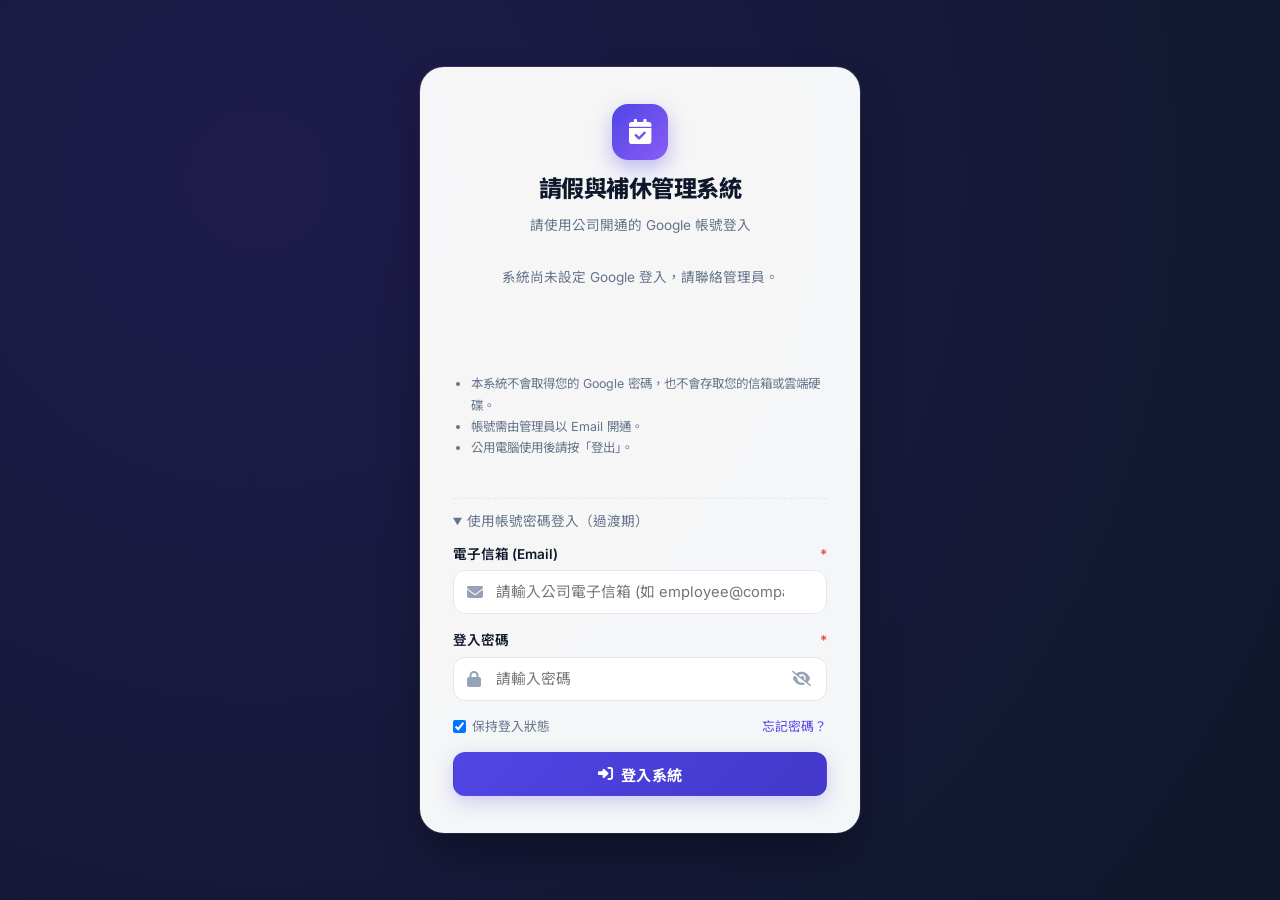
==== index.html @ 3998c584 "fix: bump asset version tags so browsers stop mixing cached old scripts with the new page Co-Authore" ====
<!DOCTYPE html>
<html lang="zh-TW">
<head>
  <meta charset="UTF-8">
  <meta name="viewport" content="width=device-width, initial-scale=1.0">
  <title>智慧請假與補休管理系統 | Leave Management System</title>
  
  <!-- Google Fonts: Inter & Noto Sans TC -->
  <link rel="preconnect" href="https://fonts.googleapis.com">
  <link rel="preconnect" href="https://fonts.gstatic.com" crossorigin>
  <link href="https://fonts.googleapis.com/css2?family=Inter:wght@400;500;600;700;800&family=JetBrains+Mono:wght@500;700&family=Noto+Sans+TC:wght@400;500;600;700;900&display=swap" rel="stylesheet">
  
  <!-- FontAwesome Icons -->
  <link rel="stylesheet" href="https://cdnjs.cloudflare.com/ajax/libs/font-awesome/6.4.0/css/all.min.css">
  
  <!-- 核心樣式 -->
  <link rel="stylesheet" href="css/style.css?v=20261119_10">
  <script src="https://accounts.google.com/gsi/client" async defer></script>
</head>
<body>
  <!-- ==================== 全域資料讀取與身分驗證載入畫面 (Global Loading Screen) ==================== -->
  <div class="global-loading-overlay" id="globalLoadingScreen">
    <div class="loading-content">
      <div class="loading-spinner-ring">
        <div class="spinner-core"></div>
        <i class="fa-solid fa-calendar-check spinner-icon"></i>
      </div>
      <div class="loading-text-wrap">
        <h4 id="loadingMainText">系統資料讀取中...</h4>
        <p id="loadingSubText">正在驗證身分並同步差勤資料庫，請稍候</p>
      </div>
    </div>
  </div>

  <!-- ==================== 登入畫面 (Auth & Login Overlay) ==================== -->
  <div class="login-overlay hidden" id="loginScreen">
    <div class="login-card">
      <div class="login-header">
        <div class="login-logo">
          <i class="fa-solid fa-calendar-check"></i>
        </div>
        <h2>請假與補休管理系統</h2>
        <p>請使用公司開通的 Google 帳號登入</p>
      </div>

      <!-- 登入錯誤警示條 -->
      <div class="login-error-banner" id="loginErrorBanner">
        <i class="fa-solid fa-circle-exclamation"></i>
        <span id="loginErrorMsg"></span>
      </div>

      <!-- Google 帳號登入 (電腦顯示 Google 按鈕；手機改用整頁登入) -->
      <div class="google-login-area" id="googleLoginArea">
        <p class="google-login-loading"><i class="fa-solid fa-spinner fa-spin"></i> 載入 Google 登入中...</p>
      </div>

      <ul class="login-notes">
        <li>本系統不會取得您的 Google 密碼，也不會存取您的信箱或雲端硬碟。</li>
        <li>帳號需由管理員以 Email 開通。</li>
        <li>公用電腦使用後請按「登出」。</li>
      </ul>

      <!-- 過渡期：帳號密碼登入 (超級使用者可在「帳號權限」頁關閉) -->
      <details class="password-login-section" id="passwordLoginSection" hidden>
        <summary>使用帳號密碼登入（過渡期）</summary>
      <!-- 登入表單 -->
        <form class="login-form" id="loginForm" onsubmit="App.handleLogin(event)">
          <div class="form-group">
            <label class="form-label">電子信箱 (Email) <span class="req-star">*</span></label>
            <div class="input-icon-wrap">
              <i class="fa-solid fa-envelope prefix-icon"></i>
              <input type="email" class="form-control" id="loginEmail" placeholder="請輸入公司電子信箱 (如 employee@company.com)" required>
            </div>
          </div>
  
          <div class="form-group">
            <label class="form-label">登入密碼 <span class="req-star">*</span></label>
            <div class="input-icon-wrap">
              <i class="fa-solid fa-lock prefix-icon"></i>
              <input type="password" class="form-control" id="loginPassword" placeholder="請輸入密碼" required>
              <button type="button" class="toggle-password-btn" onclick="App.togglePasswordVisibility('loginPassword', this)">
                <i class="fa-solid fa-eye-slash"></i>
              </button>
            </div>
          </div>
  
          <div style="display: flex; justify-content: space-between; align-items: center; font-size: 0.8rem; color: var(--text-muted);">
            <label style="display: flex; align-items: center; gap: 6px; cursor: pointer;">
              <input type="checkbox" id="rememberMeCheckbox" checked> 保持登入狀態
            </label>
            <span style="color: var(--primary); cursor: pointer;" onclick="App.showToast('若忘記密碼，請洽詢人事管理員 (HR) 進行重設。', 'info')">忘記密碼？</span>
          </div>
  
          <button type="submit" class="btn btn-primary btn-login" id="btnLoginSubmit">
            <i class="fa-solid fa-right-to-bracket"></i> 登入系統
          </button>
        </form>
      </details>
    </div>
  </div>

  <div class="app-container" id="appContainer">
    
    <!-- ==================== 側邊導航欄 (Desktop Sidebar) ==================== -->
    <aside class="app-sidebar" id="appSidebar">
      <div class="sidebar-header">
        <div class="brand-logo">
          <i class="fa-solid fa-calendar-check"></i>
        </div>
        <div class="brand-title">
          <h1>請假管理系統</h1>
          <span>Smart Leave & Comp</span>
        </div>
      </div>

      <nav class="sidebar-nav">
        <div class="nav-section-title">個人差勤</div>
        <a class="nav-item" data-view="punch">
          <i class="fa-solid fa-fingerprint"></i>
          <span>打卡</span>
        </a>
        <a class="nav-item" data-view="my-attendance">
          <i class="fa-solid fa-calendar-check"></i>
          <span>我的出勤</span>
        </a>
        <a class="nav-item active" data-view="dashboard">
          <i class="fa-solid fa-house-chimney"></i>
          <span>差勤儀表板</span>
        </a>
        <a class="nav-item" data-view="apply-leave">
          <i class="fa-solid fa-file-circle-plus"></i>
          <span>請假申請單</span>
        </a>
        <a class="nav-item" data-view="overtime">
          <i class="fa-solid fa-business-time"></i>
          <span>加班與補休</span>
        </a>
        <a class="nav-item" data-view="history">
          <i class="fa-solid fa-clock-rotate-left"></i>
          <span>歷史紀錄與匯出</span>
        </a>
        <a class="nav-item" data-view="calendar">
          <i class="fa-solid fa-calendar-days"></i>
          <span>差勤行事曆</span>
        </a>

        <div class="nav-section-title">管理與審核</div>
        <a class="nav-item" data-view="work-locations" id="navWorkLocations" style="display: none;">
          <i class="fa-solid fa-map-location-dot"></i>
          <span>打卡地點</span>
        </a>
        <a class="nav-item" data-view="approvals" id="navApprovals">
          <i class="fa-solid fa-signature"></i>
          <span>審核簽核中心</span>
          <span class="nav-badge" id="pendingApprovalBadge" style="display: none;">0</span>
        </a>
        <a class="nav-item" data-view="hr-management" id="navHrManagement" style="display: none;">
          <i class="fa-solid fa-users-gear"></i>
          <span>人事差勤維護</span>
        </a>
        <a class="nav-item" data-view="accounts" id="navAccounts" style="display: none;">
          <i class="fa-solid fa-user-shield"></i>
          <span>帳號權限</span>
        </a>
        <a class="nav-item" data-view="system-settings" id="navSystemSettings" style="display: none;">
          <i class="fa-solid fa-server"></i>
          <span>資料庫串接設定</span>
        </a>
      </nav>

      <div class="sidebar-footer">
        <div class="gas-status-box">
          <div>
            <span class="status-dot" id="sheetStatusDot"></span>
            <span id="sheetStatusText" style="font-weight: 600;">資料庫連線中...</span>
          </div>
          <button class="btn btn-sm btn-secondary" id="sidebarSettingsBtn" onclick="App.navigate('system-settings')" title="資料庫串接設定" style="display: none;">
            <i class="fa-solid fa-gear"></i> 設定
          </button>
        </div>
      </div>
    </aside>

    <!-- ==================== 主要工作區 (Main Area) ==================== -->
    <main class="app-main">
      
      <!-- 頂部 Header -->
      <header class="app-header">
        <div class="header-left">
          <button class="mobile-menu-btn" id="mobileMenuBtn">
            <i class="fa-solid fa-bars"></i>
          </button>
          <div class="header-page-title">
            <h2 id="pageTitle">差勤儀表板</h2>
            <p id="pageSubtitle">標準工時 08:30 - 18:00 (午休 12:00 - 13:30 扣 1.5h)</p>
          </div>
        </div>

        <div class="header-right">
          <!-- 使用者資料徽章與修改密碼 / 登出按鈕 -->
          <div class="user-profile-badge">
            <div class="user-avatar" id="userAvatar">--</div>
            <div class="user-meta">
              <span class="user-name" id="userName">載入中...</span>
              <span class="user-role-tag" id="userRoleTag">驗證中...</span>
            </div>
          </div>

          <button class="btn btn-sm btn-secondary" onclick="App.openChangePasswordModal()" title="修改個人登入密碼">
            <i class="fa-solid fa-key"></i>
            <span>修改密碼</span>
          </button>

          <button class="btn btn-sm btn-secondary" onclick="App.handleLogout()" title="登出系統" style="color: var(--danger);">
            <i class="fa-solid fa-right-from-bracket"></i>
            <span>登出</span>
          </button>
        </div>
      </header>

      <!-- 視圖區域 (Views Container) -->
      <div class="view-container">

        <!-- ==================== 1. 儀表板視圖 (Dashboard) ==================== -->
        <section class="view-section active" id="view-dashboard">
          <!-- 超級使用者：帳號權限捷徑 -->
          <div class="super-admin-card" id="superAdminShortcut" style="display: none;">
            <div class="super-admin-card-text">
              <i class="fa-solid fa-user-shield"></i>
              <div>
                <strong>帳號權限管理</strong>
                <span id="superAdminShortcutSummary">--</span>
              </div>
            </div>
            <button type="button" class="btn btn-sm btn-primary" onclick="App.navigate('accounts')">
              <i class="fa-solid fa-user-plus"></i> 以 Email 開通權限
            </button>
          </div>
          <div class="dashboard-hero">
            <div class="hero-welcome">
              <h3>早安，<span id="heroUserName">--</span> 👋</h3>
              <p>今日為工作日，目前年度額度狀態與近期差勤紀錄如下：</p>
            </div>
            <div class="quick-action-group">
              <button class="btn btn-primary" onclick="App.navigate('apply-leave')">
                <i class="fa-solid fa-plus"></i> 線上請假
              </button>
              <button class="btn btn-secondary" onclick="App.navigate('overtime')">
                <i class="fa-solid fa-clock"></i> 申報加班
              </button>
            </div>
          </div>

          <!-- 主管待審核提示條 -->
          <div id="managerAlertBanner" style="display: none; margin-bottom: 20px; background: #fffbeb; border: 1px solid #fde68a; border-radius: var(--radius-md); padding: 14px 20px; align-items: center; justify-content: space-between;">
            <div style="display: flex; align-items: center; gap: 12px;">
              <i class="fa-solid fa-bell" style="color: #d97706; font-size: 1.2rem;"></i>
              <div>
                <strong style="color: #92400e; font-size: 0.92rem;">您有待簽核的請假或加班申請單！</strong>
                <p style="font-size: 0.8rem; color: #b45309;">請盡速前往審核中心進行簽核。</p>
              </div>
            </div>
            <button class="btn btn-sm btn-primary" onclick="App.navigate('approvals')">
              前往審核中心 (<span id="bannerPendingCount">0</span>)
            </button>
          </div>

          <!-- 勞基法特休資格與到職日提示條 -->
          <div id="statutoryAnnualBanner" style="margin-bottom: 20px; background: linear-gradient(135deg, #eff6ff, #f0fdf4); border: 1px solid #bfdbfe; border-radius: var(--radius-md); padding: 14px 20px; display: flex; align-items: center; justify-content: space-between; flex-wrap: wrap; gap: 12px;">
            <div style="display: flex; align-items: center; gap: 12px;">
              <div style="width: 36px; height: 36px; border-radius: 50%; background: #2563eb; color: white; display: flex; align-items: center; justify-content: center; font-size: 1rem;">
                <i class="fa-solid fa-scale-balanced"></i>
              </div>
              <div>
                <div style="display: flex; align-items: center; gap: 8px;">
                  <strong style="color: #1e3a8a; font-size: 0.95rem;">勞動基準法第38條特別休假法定計算標準</strong>
                  <span class="badge" style="background: #dbeafe; color: #1e40af; font-size: 0.75rem;" id="seniorityBadge">年資計算中</span>
                </div>
                <p style="font-size: 0.82rem; color: #1d4ed8; margin-top: 2px;" id="statutoryDescText">
                  依到職日自動計算年資與法定特休額度，並即時同步至 Google Sheet 的 leave_balances 表。
                </p>
              </div>
            </div>
            <div style="display: flex; align-items: center; gap: 12px; font-size: 0.85rem;">
              <div style="background: white; border: 1px solid #dbeafe; border-radius: var(--radius-sm); padding: 6px 12px; box-shadow: 0 1px 2px rgba(0,0,0,0.03);">
                <span style="color: var(--text-muted);"><i class="fa-solid fa-calendar-day"></i> 到職日：</span>
                <strong style="color: var(--text-main);" id="dashboardHireDate">--</strong>
              </div>
              <div style="background: white; border: 1px solid #bbf7d0; border-radius: var(--radius-sm); padding: 6px 12px; box-shadow: 0 1px 2px rgba(0,0,0,0.03);">
                <span style="color: var(--text-muted);"><i class="fa-solid fa-gift"></i> 法定特休：</span>
                <strong style="color: #15803d;" id="dashboardStatutoryDays">--</strong>
              </div>
            </div>
          </div>

          <!-- 額度卡片網格 (Balance Cards Grid) -->
          <div class="balance-grid" id="balanceCardsGrid">
            <div style="grid-column: 1/-1; text-align: center; padding: 36px; color: var(--text-muted);">
              <i class="fa-solid fa-spinner fa-spin" style="margin-right: 8px;"></i> 假別額度讀取中...
            </div>
          </div>

          <!-- 儀表板下半部 -->
          <div class="dashboard-content-grid">
            <!-- 左側：我的近期請假單 -->
            <div class="content-panel">
              <div class="panel-header">
                <div class="panel-title">
                  <i class="fa-solid fa-clock-rotate-left" style="color: var(--primary);"></i>
                  我的差勤申請紀錄
                </div>
                <div style="display: flex; gap: 8px;">
                  <button class="btn btn-sm btn-secondary" onclick="App.navigate('history')" title="前往個人差勤歷史紀錄多條件查詢與匯出">
                    <i class="fa-solid fa-file-excel" style="color: #0f9d58;"></i> 歷史紀錄與匯出
                  </button>
                  <button class="btn btn-sm btn-primary" onclick="App.navigate('apply-leave')">
                    <i class="fa-solid fa-plus"></i> 新增申請
                  </button>
                </div>
              </div>
              <div class="table-responsive">
                <table class="custom-table">
                  <thead>
                    <tr>
                      <th>單號</th>
                      <th>假別</th>
                      <th>請假時間區間</th>
                      <th>時數</th>
                      <th>狀態</th>
                      <th>操作</th>
                    </tr>
                  </thead>
                  <tbody id="myRequestsTableBody">
                    <!-- 動態渲染 -->
                  </tbody>
                </table>
              </div>
            </div>

            <!-- 右側：補休存摺與行事曆速覽 -->
            <div style="display: flex; flex-direction: column; gap: 24px;">
              <!-- 補休存摺卡片 -->
              <div class="content-panel">
                <div class="panel-header">
                  <div class="panel-title">
                    <i class="fa-solid fa-wallet" style="color: var(--success);"></i>
                    補休存摺摘要
                  </div>
                  <button class="btn btn-sm btn-secondary" onclick="App.navigate('overtime')">
                    申報明細
                  </button>
                </div>
                <div id="compWalletSummaryBox" style="font-size: 0.88rem;">
                  <!-- 動態注入 -->
                </div>
              </div>

              <!-- 假別規則提示 -->
              <div class="content-panel" style="background: #f8fafc;">
                <div class="panel-title" style="margin-bottom: 10px; font-size: 0.92rem;">
                  <i class="fa-solid fa-circle-info" style="color: var(--secondary);"></i>
                  考勤規範提示
                </div>
                <ul style="font-size: 0.8rem; color: var(--text-muted); line-height: 1.7; padding-left: 18px;">
                  <li>每日標準上班時間：<strong>08:30 - 18:00</strong>。</li>
                  <li>午休時間 <strong>12:00 - 13:30 (1.5h)</strong> 自動扣除。</li>
                  <li>請假超過 <strong>3 天 (24 小時)</strong> 需經部門主管與人資雙簽。</li>
                  <li>病假需於申請單檢附醫療證明照片或收據。</li>
                  <li>已核准之假單若需異動，請發起「銷假申請」。</li>
                </ul>
              </div>
            </div>
          </div>
        </section>


        <!-- ==================== 2. 請假申請單視圖 (Apply Leave) ==================== -->
        <section class="view-section" id="view-apply-leave">
          <div class="form-card">
            <div style="margin-bottom: 24px;">
              <h3 style="font-size: 1.3rem; font-weight: 800;">填寫請假申請單</h3>
              <p style="color: var(--text-muted); font-size: 0.85rem;">系統自動依據上班時段 (08:30-18:00) 與午休 (12:00-13:30) 試算工時並扣除假日。</p>
            </div>

            <!-- 時間重疊衝突警示 -->
            <div class="overlap-alert-box" id="overlapAlertBox">
              <i class="fa-solid fa-triangle-exclamation"></i>
              <span id="overlapAlertMsg">申請時間與現有單據重疊！</span>
            </div>

            <form id="leaveApplicationForm" onsubmit="App.handleLeaveSubmit(event)">
              <div class="form-grid">
                
                <!-- 申請人與假別選擇 -->
                <div class="form-group">
                  <label class="form-label">
                    假別選擇 <span class="req-star">*</span>
                  </label>
                  <select class="form-control" id="formLeaveType" required onchange="App.onFormChange()">
                    <!-- 動態載入假別 -->
                  </select>
                  <span class="form-help-text" id="formLeaveTypeDesc">法定特休假</span>
                </div>

                <!-- 剩餘額度檢視 -->
                <div class="form-group">
                  <label class="form-label">目前可用餘額</label>
                  <div style="padding: 10px 14px; background: #f1f5f9; border-radius: var(--radius-md); font-weight: 700; color: var(--primary); font-family: 'JetBrains Mono', monospace;" id="formAvailableBalance">
                    -- 小時
                  </div>
                  <span class="form-help-text">總額度 - 已使用 - 審核中鎖定</span>
                </div>

                <!-- 快捷時段選取 -->
                <div class="form-group form-full">
                  <label class="form-label">常用快捷時段填入</label>
                  <div class="preset-chips-wrap">
                    <button type="button" class="preset-chip active" onclick="App.applyPresetTime('full')">
                      <i class="fa-solid fa-sun"></i> 今日全天 (08:30 - 18:00, 8h)
                    </button>
                    <button type="button" class="preset-chip" onclick="App.applyPresetTime('morning')">
                      <i class="fa-solid fa-mug-saucer"></i> 今日上午 (08:30 - 12:00, 3.5h)
                    </button>
                    <button type="button" class="preset-chip" onclick="App.applyPresetTime('afternoon')">
                      <i class="fa-solid fa-cloud-sun"></i> 今日下午 (13:30 - 18:00, 4.5h)
                    </button>
                    <button type="button" class="preset-chip" onclick="App.applyPresetTime('tomorrow')">
                      <i class="fa-solid fa-calendar-plus"></i> 明日全天 (08:30 - 18:00, 8h)
                    </button>
                    <button type="button" class="preset-chip" onclick="App.applyPresetTime('multidays')">
                      <i class="fa-solid fa-plane"></i> 連請 4 天 (測試雙簽流程)
                    </button>
                  </div>
                </div>

                <!-- 請假起始時間 -->
                <div class="form-group">
                  <label class="form-label">
                    請假起始時間 <span class="req-star">*</span>
                  </label>
                  <input type="datetime-local" class="form-control" id="formStartTime" required onchange="App.onFormChange()">
                  <span class="form-help-text">標準上班 08:30</span>
                </div>

                <!-- 請假結束時間 -->
                <div class="form-group">
                  <label class="form-label">
                    請假結束時間 <span class="req-star">*</span>
                  </label>
                  <input type="datetime-local" class="form-control" id="formEndTime" required onchange="App.onFormChange()">
                  <span class="form-help-text">標準下班 18:00</span>
                </div>

                <!-- 即時工時計算與審核鏈預覽面板 -->
                <div class="form-group form-full">
                  <div class="calc-preview-card">
                    <div class="calc-stat-row">
                      <div>
                        <span style="font-weight: 600; color: var(--text-main);">計算實際扣除工時：</span>
                        <div style="font-size: 0.75rem; color: var(--text-muted); margin-top: 2px;">
                          已排除午休 (12:00~13:30)、週六週日及國定假日
                        </div>
                      </div>
                      <div class="calc-hours-highlight">
                        <span id="previewCalculatedHours">0.0</span> <span style="font-size: 0.9rem; font-weight: 500;">小時</span>
                      </div>
                    </div>

                    <div class="calc-stat-row" style="border-top: 1px dashed var(--border-color); padding-top: 10px; font-size: 0.85rem;">
                      <span>送出後預估剩餘額度：</span>
                      <strong id="previewPostRemaining" style="font-family: 'JetBrains Mono', monospace;">-- 小時</strong>
                    </div>

                    <!-- 審核路徑視覺化 -->
                    <div class="calc-route-box">
                      <div style="font-weight: 700; color: var(--text-main);" id="routeSummaryText">
                        審核路徑：直屬主管簽核
                      </div>
                      <div class="route-steps-stepper" id="routeStepsStepper">
                        <!-- 動態注入步驟 -->
                      </div>
                    </div>
                  </div>
                </div>

                <!-- 證明附件網址 -->
                <div class="form-group form-full" id="attachmentGroup">
                  <label class="form-label">
                    <span>證明文件連結 / 圖片 URL</span>
                    <span id="attachmentReqBadge" style="display: none; color: var(--danger); font-size: 0.75rem; font-weight: 600;">(此假別必填)</span>
                  </label>
                  <input type="url" class="form-control" id="formAttachment" placeholder="請貼上證明文件連結或圖片 URL（病假可選填）">
                  <span class="form-help-text">婚假、喪假、產假依規定需檢附證明（病假得免附證明，亦可視需求上傳）。</span>
                </div>

                <!-- 請假事由 -->
                <div class="form-group form-full">
                  <label class="form-label">請假事由說明 <span class="req-star">*</span></label>
                  <textarea class="form-control" id="formReason" rows="3" required placeholder="請詳細敘述請假原因與工作代理事項..."></textarea>
                </div>

              </div>

              <!-- 表單按鈕 -->
              <div style="margin-top: 24px; display: flex; justify-content: flex-end; gap: 12px;">
                <button type="button" class="btn btn-secondary" onclick="App.navigate('dashboard')">
                  取消返回
                </button>
                <button type="submit" class="btn btn-primary" id="btnSubmitLeave">
                  <i class="fa-solid fa-paper-plane"></i> 確認送出請假申請
                </button>
              </div>
            </form>
          </div>
        </section>


        <!-- ==================== 3. 加班申報與補休視圖 (Overtime & Comp-Time) ==================== -->
        <section class="view-section" id="view-overtime">
          <div class="dashboard-hero">
            <div class="hero-welcome">
              <h3>加班申報與補休存摺</h3>
              <p>加班申報經主管核准後，自動依倍率轉換補休額度並存入個人存摺。</p>
            </div>
            <button class="btn btn-primary" onclick="App.showOvertimeModal()">
              <i class="fa-solid fa-plus"></i> 填寫加班申報單
            </button>
          </div>

          <!-- 補休存摺總覽卡片 -->
          <div class="balance-grid" style="grid-template-columns: repeat(auto-fit, minmax(280px, 1fr));">
            <div class="balance-card">
              <div class="balance-card-header">
                <span class="balance-card-title">
                  <i class="fa-solid fa-piggy-bank" style="color: var(--success);"></i>
                  目前可用補休總額度
                </span>
                <span class="badge badge-emerald">可請假扣抵</span>
              </div>
              <div class="balance-ring-wrap">
                <div class="balance-nums">
                  <span class="balance-rem-big" id="otCompRemainingHours">0.0</span>
                  <span class="balance-rem-label">可用補休 (小時)</span>
                </div>
              </div>
              <div class="balance-card-breakdown">
                <div class="breakdown-item">總累積: <strong id="otCompTotalHours">0.0</strong> h</div>
                <div class="breakdown-item">已使用: <strong id="otCompUsedHours">0.0</strong> h</div>
                <div class="breakdown-item">鎖定中: <strong id="otCompPendingHours">0.0</strong> h</div>
              </div>
            </div>
          </div>

          <!-- 加班申報紀錄清單 -->
          <div class="content-panel" style="margin-top: 20px;">
            <div class="panel-header">
              <div class="panel-title">
                <i class="fa-solid fa-list-check" style="color: var(--primary);"></i>
                我的加班申報歷程
              </div>
            </div>
            <div class="table-responsive">
              <table class="custom-table">
                <thead>
                  <tr>
                    <th>單號</th>
                    <th>加班日期</th>
                    <th>起訖時段</th>
                    <th>申報工時</th>
                    <th>換算補休</th>
                    <th>加班事由</th>
                    <th>補休效期</th>
                    <th>狀態</th>
                  </tr>
                </thead>
                <tbody id="myOvertimeTableBody">
                  <!-- 動態載入 -->
                </tbody>
              </table>
            </div>
          </div>
        </section>


        <!-- ==================== 4. 審核簽核中心 (Approval Center) ==================== -->
        <section class="view-section" id="view-approvals">
          <div class="dashboard-hero">
            <div class="hero-welcome">
              <h3>審核簽核中心</h3>
              <p>主管與人事專用簽核入口，支援請假單、銷假單與加班換補休之審核。</p>
            </div>
          </div>

          <!-- 審核分頁選單 -->
          <div class="approval-tabs">
            <button class="tab-btn active" onclick="App.switchApprovalTab('leaves', this)">
              待審請假單 (<span id="countPendingLeaves">0</span>)
            </button>
            <button class="tab-btn" onclick="App.switchApprovalTab('cancels', this)">
              待審銷假單 (<span id="countPendingCancels">0</span>)
            </button>
            <button class="tab-btn" onclick="App.switchApprovalTab('overtimes', this)">
              待審加班單 (<span id="countPendingOvertimes">0</span>)
            </button>
            <button class="tab-btn" onclick="App.switchApprovalTab('history', this)">
              簽核歷史歷程
            </button>
          </div>

          <!-- 批次簽核工具列 (勾選後出現) -->
          <div id="bulkApprovalBar" class="bulk-bar" style="display: none;">
            <div class="bulk-bar-info">
              <i class="fa-solid fa-list-check"></i>
              已勾選 <strong id="bulkSelectedCount">0</strong> 張
              <button type="button" class="btn btn-sm btn-secondary" onclick="App.clearBulkSelection()">取消勾選</button>
            </div>
            <input type="text" class="form-control bulk-comment" id="bulkComment" placeholder="簽核意見（退回時必填）">
            <div class="bulk-bar-actions">
              <button type="button" class="btn btn-sm btn-danger" id="btnBulkReject" onclick="App.submitBulkApproval(false)">
                <i class="fa-solid fa-xmark"></i> 批次退回
              </button>
              <button type="button" class="btn btn-sm btn-success" id="btnBulkApprove" onclick="App.submitBulkApproval(true)">
                <i class="fa-solid fa-check-double"></i> 批次核准
              </button>
            </div>
          </div>

          <!-- 待審列表容器 -->
          <div class="content-panel">
            <div class="table-responsive">
              <table class="custom-table">
                <thead id="approvalTableHead">
                  <!-- 動態表頭 -->
                </thead>
                <tbody id="approvalTableBody">
                  <!-- 動態內容 -->
                </tbody>
              </table>
            </div>
          </div>
        </section>


        <!-- ==================== 5. 差勤行事曆視圖 (Calendar View) ==================== -->
        <section class="view-section" id="view-calendar">
          <div class="calendar-wrapper">
            <div class="calendar-header">
              <div class="calendar-month-title" id="calendarMonthTitle">2026 年 9 月</div>
              <div style="display: flex; gap: 8px;">
                <button class="btn btn-sm btn-secondary" onclick="App.changeCalendarMonth(-1)">
                  <i class="fa-solid fa-chevron-left"></i> 上個月
                </button>
                <button class="btn btn-sm btn-secondary" onclick="App.resetCalendarToday()">
                  今天
                </button>
                <button class="btn btn-sm btn-secondary" onclick="App.changeCalendarMonth(1)">
                  下個月 <i class="fa-solid fa-chevron-right"></i>
                </button>
              </div>
            </div>

            <!-- 星期列 -->
            <div class="calendar-grid" style="margin-bottom: 6px;">
              <div class="calendar-day-head" style="color: var(--danger);">週日</div>
              <div class="calendar-day-head">週一</div>
              <div class="calendar-day-head">週二</div>
              <div class="calendar-day-head">週三</div>
              <div class="calendar-day-head">週四</div>
              <div class="calendar-day-head">週五</div>
              <div class="calendar-day-head" style="color: var(--danger);">週六</div>
            </div>

            <!-- 月曆格子容器 -->
            <div class="calendar-grid" id="calendarDaysGrid">
              <!-- 動態生成日曆格 -->
            </div>
          </div>
        </section>


        <!-- ==================== 5. 差勤歷史紀錄與多條件匯出 ==================== -->
        <section class="view-section" id="view-history">
          <div style="display: flex; flex-direction: column; gap: 20px; max-width: 1150px; margin: 0 auto;">
            
            <!-- 歷史紀錄查詢篩選卡片 -->
            <div class="form-card" style="max-width: 100%;">
              <div class="panel-header">
                <div class="panel-title">
                  <i class="fa-solid fa-clock-rotate-left" style="color: var(--primary);"></i>
                  <span>差勤歷史紀錄多條件查詢與匯出</span>
                  <span id="historyRoleScopeBadge" style="margin-left: 6px;"></span>
                </div>
                <button class="btn btn-sm btn-primary" onclick="App.exportHistoryCsv()">
                  <i class="fa-solid fa-file-arrow-down"></i> 匯出 CSV 報表 (支援 Excel)
                </button>
              </div>

              <!-- 篩選表單區 -->
              <div style="display: grid; grid-template-columns: repeat(auto-fit, minmax(180px, 1fr)); gap: 14px; margin-top: 12px;">
                <!-- 部門篩選 (人資部 / 超級管理者可見) -->
                <div class="form-group" id="historyDeptFilterGroup">
                  <label class="form-label"><i class="fa-solid fa-building"></i> 所屬部門</label>
                  <select class="form-control" id="historyFilterDept" onchange="App.onHistoryDeptChange()">
                    <option value="ALL">全部部門 (All Departments)</option>
                    <option value="研發部">研發部</option>
                    <option value="設計部">設計部</option>
                    <option value="管理部">管理部</option>
                    <option value="業務部">業務部</option>
                    <option value="工程部">工程部</option>
                    <option value="財務部">財務部</option>
                    <option value="維修部">維修部</option>
                    <option value="人資部">人資部</option>
                  </select>
                </div>

                <!-- 同仁人員篩選 (人資部 / 管理者 / 主管可見) -->
                <div class="form-group" id="historyUserFilterGroup">
                  <label class="form-label"><i class="fa-solid fa-user"></i> 同仁人員</label>
                  <select class="form-control" id="historyFilterUser" onchange="App.applyHistoryFilter()">
                    <option value="ALL">全部同仁 (All Members)</option>
                  </select>
                </div>

                <!-- 審核狀態 -->
                <div class="form-group">
                  <label class="form-label"><i class="fa-solid fa-traffic-light"></i> 審核狀態</label>
                  <select class="form-control" id="historyFilterStatus" onchange="App.applyHistoryFilter()">
                    <option value="ALL">全部狀態 (All Status)</option>
                    <option value="PENDING">待審核 (PENDING)</option>
                    <option value="APPROVED">已核准 (APPROVED)</option>
                    <option value="REJECTED">已駁回 (REJECTED)</option>
                    <option value="CANCELLED">已撤銷/銷假 (CANCELLED)</option>
                  </select>
                </div>

                <!-- 起始日期 -->
                <div class="form-group">
                  <label class="form-label"><i class="fa-solid fa-calendar-day"></i> 起始日期</label>
                  <input type="date" class="form-control" id="historyFilterStartDate" onchange="App.applyHistoryFilter()">
                </div>

                <!-- 結束日期 -->
                <div class="form-group">
                  <label class="form-label"><i class="fa-solid fa-calendar-day"></i> 結束日期</label>
                  <input type="date" class="form-control" id="historyFilterEndDate" onchange="App.applyHistoryFilter()">
                </div>

                <!-- 假別多選勾選盒 (可自由複選) -->
                <div class="form-group" style="grid-column: 1 / -1; margin-top: 4px; background: #f8fafc; padding: 12px 14px; border-radius: var(--radius-md); border: 1px solid var(--border-color);">
                  <div style="display: flex; justify-content: space-between; align-items: center; margin-bottom: 8px;">
                    <label class="form-label" style="margin-bottom: 0; font-weight: 700; color: var(--text-main);">
                      <i class="fa-solid fa-square-check" style="color: var(--primary);"></i> 假別多選勾選查詢 (可自由複選)
                    </label>
                    <div style="display: flex; gap: 6px;">
                      <button type="button" class="btn btn-sm btn-secondary" style="padding: 2px 8px; font-size: 0.75rem;" onclick="App.toggleAllHistoryTypeCheckboxes(true)">全選</button>
                      <button type="button" class="btn btn-sm btn-secondary" style="padding: 2px 8px; font-size: 0.75rem;" onclick="App.toggleAllHistoryTypeCheckboxes(false)">清除</button>
                    </div>
                  </div>
                  <div class="type-checkbox-group" id="historyLeaveTypeCheckboxes">
                    <label class="type-checkbox-chip active" id="chip_ANNUAL">
                      <input type="checkbox" value="ANNUAL" checked onchange="App.onTypeCheckboxChange(this)">
                      <span style="display:inline-block; width:9px; height:9px; border-radius:50%; background:#2563eb;"></span>
                      <span>特休假</span>
                    </label>
                    <label class="type-checkbox-chip active" id="chip_COMP">
                      <input type="checkbox" value="COMP" checked onchange="App.onTypeCheckboxChange(this)">
                      <span style="display:inline-block; width:9px; height:9px; border-radius:50%; background:#059669;"></span>
                      <span>補休假</span>
                    </label>
                    <label class="type-checkbox-chip active" id="chip_PERSONAL">
                      <input type="checkbox" value="PERSONAL" checked onchange="App.onTypeCheckboxChange(this)">
                      <span style="display:inline-block; width:9px; height:9px; border-radius:50%; background:#d97706;"></span>
                      <span>事假</span>
                    </label>
                    <label class="type-checkbox-chip active" id="chip_SICK">
                      <input type="checkbox" value="SICK" checked onchange="App.onTypeCheckboxChange(this)">
                      <span style="display:inline-block; width:9px; height:9px; border-radius:50%; background:#e11d48;"></span>
                      <span>病假</span>
                    </label>
                    <label class="type-checkbox-chip active" id="chip_MARRIAGE">
                      <input type="checkbox" value="MARRIAGE" checked onchange="App.onTypeCheckboxChange(this)">
                      <span style="display:inline-block; width:9px; height:9px; border-radius:50%; background:#db2777;"></span>
                      <span>婚假</span>
                    </label>
                    <label class="type-checkbox-chip active" id="chip_BEREAVEMENT">
                      <input type="checkbox" value="BEREAVEMENT" checked onchange="App.onTypeCheckboxChange(this)">
                      <span style="display:inline-block; width:9px; height:9px; border-radius:50%; background:#475569;"></span>
                      <span>喪假</span>
                    </label>
                    <label class="type-checkbox-chip active" id="chip_MENSTRUAL">
                      <input type="checkbox" value="MENSTRUAL" checked onchange="App.onTypeCheckboxChange(this)">
                      <span style="display:inline-block; width:9px; height:9px; border-radius:50%; background:#9333ea;"></span>
                      <span>生理假</span>
                    </label>
                    <label class="type-checkbox-chip active" id="chip_MATERNITY">
                      <input type="checkbox" value="MATERNITY" checked onchange="App.onTypeCheckboxChange(this)">
                      <span style="display:inline-block; width:9px; height:9px; border-radius:50%; background:#ec4899;"></span>
                      <span>產假</span>
                    </label>
                    <label class="type-checkbox-chip active" id="chip_PATERNITY">
                      <input type="checkbox" value="PATERNITY" checked onchange="App.onTypeCheckboxChange(this)">
                      <span style="display:inline-block; width:9px; height:9px; border-radius:50%; background:#0284c7;"></span>
                      <span>陪產假</span>
                    </label>
                    <label class="type-checkbox-chip active" id="chip_OVERTIME">
                      <input type="checkbox" value="OVERTIME" checked onchange="App.onTypeCheckboxChange(this)">
                      <i class="fa-solid fa-clock" style="color: #f59e0b; font-size: 0.85rem;"></i>
                      <span>加班申報單</span>
                    </label>
                  </div>
                </div>
              </div>

              <!-- 快捷區間按鈕與關鍵字搜尋 -->
              <div style="display: flex; justify-content: space-between; align-items: center; flex-wrap: wrap; gap: 12px; margin-top: 14px; padding-top: 12px; border-top: 1px solid var(--border-color);">
                <div style="display: flex; gap: 6px; flex-wrap: wrap; align-items: center;">
                  <span style="font-size: 0.8rem; color: var(--text-muted); margin-right: 4px;">快捷時間：</span>
                  <button class="btn btn-sm btn-secondary" onclick="App.setHistoryPresetRange('this_month')">本月</button>
                  <button class="btn btn-sm btn-secondary" onclick="App.setHistoryPresetRange('this_year')">今年 (2026)</button>
                  <button class="btn btn-sm btn-secondary" onclick="App.setHistoryPresetRange('last_3_months')">近三個月</button>
                  <button class="btn btn-sm btn-secondary" onclick="App.setHistoryPresetRange('all')">全部時間</button>
                </div>

                <div style="display: flex; gap: 8px; align-items: center;">
                  <input type="text" class="form-control" id="historyFilterKeyword" placeholder="搜尋事由/單號/姓名..." style="width: 190px; padding: 5px 10px; font-size: 0.85rem;" oninput="App.applyHistoryFilter()">
                  <button class="btn btn-sm btn-secondary" onclick="App.resetHistoryFilter()" title="重設所有篩選條件">
                    <i class="fa-solid fa-rotate-left"></i> 重設
                  </button>
                </div>
              </div>
            </div>

            <!-- 查詢結果統計摘要資訊條 -->
            <div style="display: grid; grid-template-columns: repeat(auto-fit, minmax(180px, 1fr)); gap: 14px;">
              <div class="content-panel" style="padding: 16px; display: flex; align-items: center; gap: 14px;">
                <div style="width: 44px; height: 44px; border-radius: 10px; background: #eff6ff; color: var(--primary); display: flex; align-items: center; justify-content: center; font-size: 1.2rem;">
                  <i class="fa-solid fa-list-check"></i>
                </div>
                <div>
                  <div style="font-size: 0.78rem; color: var(--text-muted); font-weight: 500;">符合條件筆數</div>
                  <strong style="font-size: 1.35rem; color: var(--text-main); font-family: 'JetBrains Mono';" id="historyStatCount">0 筆</strong>
                </div>
              </div>

              <div class="content-panel" style="padding: 16px; display: flex; align-items: center; gap: 14px;">
                <div style="width: 44px; height: 44px; border-radius: 10px; background: #ecfdf5; color: var(--success); display: flex; align-items: center; justify-content: center; font-size: 1.2rem;">
                  <i class="fa-solid fa-clock"></i>
                </div>
                <div>
                  <div style="font-size: 0.78rem; color: var(--text-muted); font-weight: 500;">累計請假工時</div>
                  <strong style="font-size: 1.35rem; color: var(--success); font-family: 'JetBrains Mono';" id="historyStatHours">0.0 h</strong>
                </div>
              </div>

              <div class="content-panel" style="padding: 16px; display: flex; align-items: center; gap: 14px;">
                <div style="width: 44px; height: 44px; border-radius: 10px; background: #f0fdf4; color: #16a34a; display: flex; align-items: center; justify-content: center; font-size: 1.2rem;">
                  <i class="fa-solid fa-circle-check"></i>
                </div>
                <div>
                  <div style="font-size: 0.78rem; color: var(--text-muted); font-weight: 500;">已核准時數</div>
                  <strong style="font-size: 1.35rem; color: #16a34a; font-family: 'JetBrains Mono';" id="historyStatApprovedHours">0.0 h</strong>
                </div>
              </div>

              <div class="content-panel" style="padding: 16px; display: flex; align-items: center; gap: 14px;">
                <div style="width: 44px; height: 44px; border-radius: 10px; background: #fffbeb; color: #b45309; display: flex; align-items: center; justify-content: center; font-size: 1.2rem;">
                  <i class="fa-solid fa-hourglass-half"></i>
                </div>
                <div>
                  <div style="font-size: 0.78rem; color: var(--text-muted); font-weight: 500;">審核中時數</div>
                  <strong style="font-size: 1.35rem; color: #b45309; font-family: 'JetBrains Mono';" id="historyStatPendingHours">0.0 h</strong>
                </div>
              </div>
            </div>

            <!-- 歷史紀錄表格面板 -->
            <div class="content-panel" style="padding: 20px;">
              <div class="panel-header" style="margin-bottom: 12px;">
                <div class="panel-title">
                  <i class="fa-solid fa-table-list" style="color: var(--primary);"></i>
                  差勤申請與加班明細清單
                </div>
                <div id="historyTypeDistribution" style="display: flex; gap: 6px; flex-wrap: wrap;"></div>
              </div>

              <div class="table-responsive">
                <table class="custom-table">
                  <thead>
                    <tr>
                      <th>單號</th>
                      <th>申請同仁</th>
                      <th>假別 / 項目</th>
                      <th>薪資給付</th>
                      <th>起訖時間區間</th>
                      <th>工時</th>
                      <th>事由說明</th>
                      <th>證明文件</th>
                      <th>審核狀態</th>
                      <th>申請時間</th>
                      <th>操作</th>
                    </tr>
                  </thead>
                  <tbody id="historyTableBody">
                    <!-- 動態渲染清單 -->
                  </tbody>
                </table>
              </div>
            </div>

          </div>
        </section>

        <!-- ==================== 6. 人事差勤與特休管理 (HR & Admin 可存取，零技術設定) ==================== -->
        <section class="view-section" id="view-hr-management">
          <div style="display: flex; flex-direction: column; gap: 24px; max-width: 960px; margin: 0 auto;">
            
            <!-- 全員到職日與勞基法歷年制特休管理面板 (HR 主要維護區) -->
            <div class="form-card" style="max-width: 100%;">
              <div class="panel-header">
                <div class="panel-title">
                  <i class="fa-solid fa-users-gear" style="color: var(--primary);"></i>
                  全員到職日與勞基法【歷年制】特休額度核算 (每年 1/1 重新起算)
                </div>
                <div style="display: flex; gap: 8px; flex-wrap: wrap;">
                  <button class="btn btn-sm btn-primary" onclick="App.openAddUserModal()">
                    <i class="fa-solid fa-user-plus"></i> 新增員工
                  </button>
                  <button class="btn btn-sm btn-secondary" onclick="App.syncAllAnnualLeaves()">
                    <i class="fa-solid fa-arrows-rotate"></i> 一鍵同步特休至 Google Sheet
                  </button>
                  <button class="btn btn-sm btn-secondary" onclick="App.syncHolidays()">
                    <i class="fa-solid fa-calendar-check"></i> 同步 2026-2030 國定假日
                  </button>
                </div>
              </div>
              <p style="font-size: 0.85rem; color: var(--text-muted); margin-bottom: 16px;">
                系統採用勞動基準法第38條施行細則第24條之1【<strong>歷年制</strong>】，每年 1 月 1 日依員工到職日 (<code>hire_date</code>) 按比例自動核發當年度特休天數；<strong>每年度終了未休畢之剩餘特休，自動列入「薪資發放抵銷（薪資折現補償）」</strong>。
              </p>
              <div class="table-responsive">
                <table class="custom-table">
                  <thead>
                    <tr>
                      <th>員工 ID</th>
                      <th>姓名</th>
                      <th>部門 / 角色</th>
                      <th>到職日 (hire_date)</th>
                      <th>截至12/31年資</th>
                      <th>歷年制特休天數</th>
                      <th>年度核定特休 (ANNUAL)</th>
                      <th>未休特休薪資抵銷 (Encashment)</th>
                      <th>操作</th>
                    </tr>
                  </thead>
                  <tbody id="employeeSeniorityTableBody">
                    <!-- 動態渲染 -->
                  </tbody>
                </table>
              </div>
            </div>

          </div>
        </section>

        <!-- ==================== 線上打卡 ==================== -->
        <section class="view-section" id="view-punch">
          <div class="punch-wrap">
            <div class="punch-clock-card">
              <div class="punch-date" id="punchDate">--</div>
              <div class="punch-time" id="punchClock">--:--:--</div>
              <div class="punch-status-line" id="punchTodayStatus">載入今日出勤中...</div>
            </div>

            <div class="punch-location" id="punchLocation">
              <i class="fa-solid fa-location-crosshairs"></i>
              <div>
                <strong id="punchLocTitle">定位中...</strong>
                <span id="punchLocSub">請允許瀏覽器取得您的位置</span>
              </div>
              <button type="button" class="btn btn-sm btn-secondary" onclick="App.refreshPunchLocation(true)"><i class="fa-solid fa-rotate"></i> 重新定位</button>
            </div>

            <!-- 外勤打卡：範圍外才出現 -->
            <div class="punch-offsite" id="punchOffsite" hidden>
              <div class="punch-offsite-title"><i class="fa-solid fa-helmet-safety"></i> 外勤打卡：請填工地並拍一張現場照片</div>
              <div class="form-group">
                <label class="form-label">工地 / 客戶名稱 <span class="req-star">*</span></label>
                <input type="text" class="form-control" id="punchSiteName" list="punchSiteList" placeholder="選擇或輸入工地名稱" maxlength="80">
                <datalist id="punchSiteList"></datalist>
              </div>
              <div class="form-group">
                <label class="form-label">現場照片 <span class="req-star">*</span></label>
                <label class="punch-photo-btn" for="punchPhotoInput">
                  <i class="fa-solid fa-camera"></i> <span id="punchPhotoLabel">拍現場照片</span>
                </label>
                <input type="file" id="punchPhotoInput" accept="image/*" capture="environment" hidden onchange="App.handlePunchPhoto(this)">
                <img id="punchPhotoPreview" class="punch-photo-preview" alt="" hidden>
                <p class="punch-hint">拍現場即可，不需要自拍。照片只給人資與管理者查看。</p>
              </div>
              <div class="form-group">
                <label class="form-label">備註（選填）</label>
                <input type="text" class="form-control" id="punchNote" maxlength="200" placeholder="例如：機房設備安裝">
              </div>
            </div>

            <div class="punch-buttons">
              <button type="button" class="punch-btn punch-btn-in" id="btnPunchIn" onclick="App.submitPunch('IN')">
                <i class="fa-solid fa-right-to-bracket"></i><span>上班打卡</span>
              </button>
              <button type="button" class="punch-btn punch-btn-out" id="btnPunchOut" onclick="App.submitPunch('OUT')">
                <i class="fa-solid fa-right-from-bracket"></i><span>下班打卡</span>
              </button>
            </div>

            <div class="form-card punch-today-card">
              <div class="panel-header">
                <div class="panel-title"><i class="fa-solid fa-list-check" style="color: var(--primary);"></i> 今天的打卡</div>
                <a href="#" onclick="App.navigate('my-attendance'); return false;" class="punch-link">查看我的出勤 <i class="fa-solid fa-angle-right"></i></a>
              </div>
              <div id="punchTodayList" class="punch-today-list"><p class="punch-hint">今天還沒有打卡紀錄。</p></div>
              <p class="punch-hint punch-rule">彈性上班 08:30～09:00 到班，應下班時間 = 到班時間 + 9.5 小時（18:00～18:30）。加班需事前經主管核准。</p>
            </div>
          </div>
        </section>

        <!-- ==================== 我的出勤 ==================== -->
        <section class="view-section" id="view-my-attendance">
          <div style="display: flex; flex-direction: column; gap: 20px; max-width: 1080px; margin: 0 auto;">
            <div class="attendance-toolbar">
              <select class="form-control" id="attUserSelect" onchange="App.loadMyAttendance()" hidden></select>
              <input type="month" class="form-control" id="attMonth" onchange="App.loadMyAttendance()">
              <button type="button" class="btn btn-sm btn-secondary" onclick="App.loadMyAttendance()"><i class="fa-solid fa-rotate"></i> 重新整理</button>
            </div>
            <div class="attendance-stats" id="attStats"></div>
            <div class="form-card" style="max-width: 100%; width: 100%; box-sizing: border-box;">
              <div class="table-responsive">
                <table class="custom-table attendance-table">
                  <thead>
                    <tr><th>日期</th><th>上班</th><th>下班</th><th>應下班</th><th>狀態</th><th>地點</th></tr>
                  </thead>
                  <tbody id="attTableBody"><tr><td colspan="6" class="att-empty">載入中...</td></tr></tbody>
                </table>
              </div>
            </div>
          </div>
        </section>

        <!-- ==================== 打卡地點 (主管 / 人資 / 管理者) ==================== -->
        <section class="view-section" id="view-work-locations">
          <div style="display: flex; flex-direction: column; gap: 24px; max-width: 1080px; margin: 0 auto;">
            <div class="form-card" style="max-width: 100%; width: 100%; box-sizing: border-box;">
              <div class="panel-header">
                <div class="panel-title"><i class="fa-solid fa-map-pin" style="color: var(--primary);"></i> <span id="locFormTitle">新增工地</span></div>
              </div>
              <p class="accounts-help">施工 1 週以上的工地建議先登錄，同仁在範圍內打卡就跟在公司一樣，不用拍照。可輸入地址，或人在現場時按「使用目前位置」。</p>
              <form class="grant-form" onsubmit="App.handleSaveLocation(event)">
                <input type="hidden" id="locId">
                <div class="form-group">
                  <label class="form-label">名稱 <span class="req-star">*</span></label>
                  <input type="text" class="form-control" id="locName" required maxlength="60" placeholder="例如：南港某大樓弱電工程">
                </div>
                <div class="form-group">
                  <label class="form-label">類型</label>
                  <select class="form-control" id="locType"><option value="工地">工地</option><option value="公司">公司</option></select>
                </div>
                <div class="form-group">
                  <label class="form-label">允許半徑（公尺）</label>
                  <input type="number" class="form-control" id="locRadius" min="50" max="1000" step="50" value="200">
                </div>
                <div class="form-group" style="grid-column: span 2;">
                  <label class="form-label">地址</label>
                  <input type="text" class="form-control" id="locAddress" maxlength="120" placeholder="台北市南港區…">
                </div>
                <div class="form-group">
                  <label class="form-label">或：目前位置</label>
                  <button type="button" class="btn btn-secondary" onclick="App.useCurrentPositionForLocation()"><i class="fa-solid fa-location-dot"></i> 使用目前位置</button>
                  <span class="punch-hint" id="locCoordsHint"></span>
                  <input type="hidden" id="locLat"><input type="hidden" id="locLng">
                </div>
                <div class="form-group">
                  <label class="form-label">施工開始</label>
                  <input type="date" class="form-control" id="locStart">
                </div>
                <div class="form-group">
                  <label class="form-label">施工結束（完工後自動停用）</label>
                  <input type="date" class="form-control" id="locEnd">
                </div>
                <div class="grant-form-actions" style="gap: 8px;">
                  <button type="button" class="btn btn-secondary" onclick="App.resetLocationForm()">清除</button>
                  <button type="submit" class="btn btn-primary" id="btnSaveLocation"><i class="fa-solid fa-check"></i> 儲存地點</button>
                </div>
              </form>
            </div>
            <div class="form-card" style="max-width: 100%; width: 100%; box-sizing: border-box;">
              <div class="panel-header">
                <div class="panel-title"><i class="fa-solid fa-map-location-dot" style="color: var(--primary);"></i> 打卡地點</div>
              </div>
              <div class="table-responsive">
                <table class="custom-table">
                  <thead><tr><th>名稱</th><th>類型</th><th>地址 / 座標</th><th>半徑</th><th>施工期間</th><th>狀態</th><th>操作</th></tr></thead>
                  <tbody id="locTableBody"></tbody>
                </table>
              </div>
            </div>
          </div>
        </section>

        <!-- ==================== 帳號權限管理 (超級使用者 / 管理者) ==================== -->
        <section class="view-section" id="view-accounts">
          <div style="display: flex; flex-direction: column; gap: 24px; max-width: 1080px; margin: 0 auto;">

            <div class="form-card" style="max-width: 100%;">
              <div class="panel-header">
                <div class="panel-title"><i class="fa-solid fa-envelope-circle-check" style="color: var(--primary);"></i> 以 Email 開通權限</div>
              </div>
              <p class="accounts-help">輸入同仁的 Google 帳號 Email 並選擇角色。開通後，本人用該 Google 帳號登入即可使用；不需要設定密碼。</p>
              <form id="grantAccessForm" class="grant-form" onsubmit="App.handleGrantAccess(event)">
                <div class="form-group">
                  <label class="form-label">Google 帳號 Email <span class="req-star">*</span></label>
                  <input type="email" class="form-control" id="grantEmail" required placeholder="name@gmail.com 或公司 Google Workspace 帳號">
                </div>
                <div class="form-group">
                  <label class="form-label">姓名 <span class="req-star">*</span></label>
                  <input type="text" class="form-control" id="grantName" required placeholder="王小明">
                </div>
                <div class="form-group">
                  <label class="form-label">部門</label>
                  <select class="form-control" id="grantDept">
                    <option>工程部</option><option>研發部</option><option>業務部</option><option>管理部</option><option>人資部</option><option>財務部</option><option>維修部</option>
                  </select>
                </div>
                <div class="form-group">
                  <label class="form-label">角色</label>
                  <select class="form-control" id="grantRole">
                    <option value="Employee">一般同仁</option>
                    <option value="Manager">部門主管</option>
                    <option value="HR">人資</option>
                    <option value="Admin">管理者</option>
                  </select>
                </div>
                <div class="form-group">
                  <label class="form-label">直屬主管</label>
                  <select class="form-control" id="grantManager"></select>
                </div>
                <div class="form-group">
                  <label class="form-label">到職日</label>
                  <input type="date" class="form-control" id="grantHireDate">
                </div>
                <div class="grant-form-actions">
                  <button type="submit" class="btn btn-primary" id="btnGrantAccess"><i class="fa-solid fa-user-check"></i> 開通權限</button>
                </div>
              </form>
            </div>

            <div class="form-card" style="max-width: 100%;">
              <div class="panel-header">
                <div class="panel-title"><i class="fa-solid fa-users" style="color: var(--primary);"></i> 已開通帳號 <span class="badge badge-blue" id="accountsCount">0</span></div>
                <input type="search" class="form-control accounts-search" id="accountsSearch" placeholder="搜尋姓名或 Email" oninput="App.renderAccountsView()">
              </div>
              <div class="table-responsive">
                <table class="custom-table">
                  <thead>
                    <tr>
                      <th>姓名</th>
                      <th>Google 帳號 Email</th>
                      <th>部門</th>
                      <th>角色</th>
                      <th>狀態</th>
                      <th>最後登入</th>
                      <th>操作</th>
                    </tr>
                  </thead>
                  <tbody id="accountsTableBody"></tbody>
                </table>
              </div>
            </div>

            <div class="form-card" style="max-width: 100%;" id="loginSettingsCard">
              <div class="panel-header">
                <div class="panel-title"><i class="fa-solid fa-key" style="color: var(--primary);"></i> 登入設定</div>
              </div>
              <label class="login-setting-row">
                <input type="checkbox" id="settingPasswordLogin" onchange="App.togglePasswordLogin(this.checked)">
                <span>過渡期仍允許「帳號密碼登入」。全員都改用 Google 帳號登入後，建議關閉。</span>
              </label>
            </div>

          </div>
        </section>

        <!-- ==================== 7. 資料庫後端串接設定 (嚴格限最高管理者 Admin) ==================== -->
        <section class="view-section" id="view-system-settings">
          <div style="display: flex; flex-direction: column; gap: 24px; max-width: 960px; margin: 0 auto;">
            
            <!-- Google Sheet 整合設定卡片 (僅限最高管理者 Admin) -->
            <div class="form-card" id="settingsGasCard" style="max-width: 100%;">
              <div class="panel-header">
                <div class="panel-title">
                  <i class="fa-brands fa-google-drive" style="color: #0f9d58;"></i>
                  Google Sheet / Google Apps Script 後端資料庫串接設定
                </div>
                <span class="badge badge-purple"><i class="fa-solid fa-shield-halved"></i> 僅限最高管理者 (Admin)</span>
              </div>

              <div style="padding: 12px 16px; background: #eff6ff; border: 1px solid #bfdbfe; border-radius: var(--radius-md); color: #1e40af; font-size: 0.88rem; margin-bottom: 16px;">
                <i class="fa-solid fa-circle-info" style="margin-right: 6px;"></i>
                <strong>安全控管：</strong> 本區塊為全系統資料庫核心連線位址，<strong>僅限最高管理者 (Admin) 進行配置</strong>。人資 (HR) 與一般主管/員工均無權存取與修改。
              </div>

              <p style="font-size: 0.85rem; color: var(--text-muted); margin-bottom: 16px;">
                本系統原生支援串接 Google Sheet 作為企業差勤資料庫。您只需在 Google Sheet 貼上 <code>google-apps-script/Code.gs</code> 腳本並佈署為 Web App 即可！
              </p>

              <div class="form-group" style="margin-bottom: 16px;">
                <label class="form-label" style="display: flex; justify-content: space-between;">
                  <span>Google Apps Script Web 應用程式網址 (Web App URL)</span>
                  <span style="font-size: 0.8rem; color: var(--text-muted);">需為 <code>/exec</code> 結尾</span>
                </label>
                <input type="url" class="form-control" id="settingsGasUrl" placeholder="https://script.google.com/macros/s/AKfycb.../exec">
                <span class="form-help-text">佈署時請將存取權限設為「所有人 (Anyone)」。</span>
              </div>

              <div style="display: flex; gap: 10px; align-items: center; flex-wrap: wrap;">
                <button class="btn btn-primary" onclick="App.saveGasSettings()">
                  <i class="fa-solid fa-floppy-disk"></i> 儲存並切換至 Google Sheet 連線
                </button>
                <button class="btn btn-secondary" onclick="App.testGasConnection()">
                  <i class="fa-solid fa-network-wired"></i> 測試連線
                </button>
                <button class="btn btn-secondary" onclick="App.restoreDefaultGasUrl()" style="border-color: #f59e0b; color: #b45309;">
                  <i class="fa-solid fa-rotate-left"></i> 一鍵還原官方預設路徑
                </button>
                <button class="btn btn-secondary" onclick="App.switchToMockMode()">
                  <i class="fa-solid fa-database"></i> 切換回本機展示資料庫
                </button>
              </div>

              <!-- 部署步驟教學 -->
              <div style="margin-top: 24px; background: #f8fafc; border: 1px solid var(--border-color); border-radius: var(--radius-md); padding: 18px;">
                <strong style="font-size: 0.9rem; color: var(--text-main);">📌 Google Sheet 3 步驟快速佈署指南：</strong>
                <ol style="font-size: 0.82rem; color: var(--text-muted); line-height: 1.8; margin-top: 8px; padding-left: 20px;">
                  <li>前往 <a href="https://sheets.new" target="_blank" style="color: var(--primary); text-decoration: underline;">Google Sheets (建立新試算表)</a>，點擊上方選單 <strong>擴充功能 (Extensions) &gt; Apps Script</strong>。</li>
                  <li>將本專案 <code>google-apps-script/Code.gs</code> 的完整程式碼複製並貼上到 Apps Script 編輯器中。</li>
                  <li>於上方函式下拉選單選擇 <code>initDatabase</code> 並點擊「執行」，系統將<strong>一鍵自動建立所有工作表與種子資料</strong>！</li>
                  <li>點選右上角 <strong>佈署 (Deploy) &gt; 新增佈署作業 (New deployment)</strong>，類型選「網路應用程式 (Web app)」，「誰可以存取」設為<strong>所有人 (Anyone)</strong>，點擊佈署後將產生的 Web App URL 貼至上方欄位即可！</li>
                </ol>
              </div>
            </div>

          </div>
        </section>

        <!-- 版本資訊 -->
        <footer class="app-version-footer" id="appVersionFooter">
          <span>優德美請假系統</span>
          <span class="sep">·</span>
          <span>前端 <strong id="footerFrontendVersion">--</strong></span>
          <span class="sep">·</span>
          <span>後端 <strong id="footerBackendVersion">連線中...</strong></span>
        </footer>

      </div>
    </main>

    <!-- ==================== 行動端底部導航 (Mobile Bottom Nav) ==================== -->
    <nav class="mobile-bottom-nav">
      <a class="mobile-nav-item active" data-view="dashboard">
        <i class="fa-solid fa-house-chimney"></i>
        <span>首頁</span>
      </a>
      <a class="mobile-nav-item" data-view="apply-leave">
        <i class="fa-solid fa-file-circle-plus"></i>
        <span>請假</span>
      </a>
      <a class="mobile-nav-item mobile-nav-punch" data-view="punch">
        <i class="fa-solid fa-fingerprint"></i>
        <span>打卡</span>
      </a>
      <a class="mobile-nav-item" data-view="approvals">
        <i class="fa-solid fa-signature"></i>
        <span>審核</span>
      </a>
      <a class="mobile-nav-item" data-view="my-attendance">
        <i class="fa-solid fa-calendar-check"></i>
        <span>出勤</span>
      </a>
    </nav>

  </div>

  <!-- ==================== 彈窗 1：主管簽核動作彈窗 (Approval Modal) ==================== -->
  <div class="modal-overlay" id="approvalModal">
    <div class="modal-content">
      <div class="modal-header">
        <h4 id="approvalModalTitle">審核簽核處理</h4>
        <button class="modal-close-btn" onclick="App.closeModal('approvalModal')">
          <i class="fa-solid fa-xmark"></i>
        </button>
      </div>
      <div class="modal-body" id="approvalModalBody">
        <!-- 動態注入單據詳細內容 -->
      </div>
      <div class="modal-footer">
        <button class="btn btn-secondary" onclick="App.closeModal('approvalModal')">關閉</button>
        <button class="btn btn-danger" id="btnModalReject" onclick="App.submitApprovalAction(false)">
          <i class="fa-solid fa-ban"></i> 退回申請
        </button>
        <button class="btn btn-success" id="btnModalApprove" onclick="App.submitApprovalAction(true)">
          <i class="fa-solid fa-check"></i> 同意簽核
        </button>
      </div>
    </div>
  </div>

  <!-- ==================== 彈窗 2：加班申報彈窗 (Overtime Modal) ==================== -->
  <div class="modal-overlay" id="overtimeModal">
    <div class="modal-content">
      <div class="modal-header">
        <h4>填寫加班申報單</h4>
        <button class="modal-close-btn" onclick="App.closeModal('overtimeModal')">
          <i class="fa-solid fa-xmark"></i>
        </button>
      </div>
      <form onsubmit="App.handleOvertimeSubmit(event)">
        <div class="modal-body">
          <div class="form-group" style="margin-bottom: 14px;">
            <label class="form-label">加班日期 <span class="req-star">*</span></label>
            <input type="date" class="form-control" id="otDate" required>
          </div>
          <div style="display: grid; grid-template-columns: 1fr 1fr; gap: 12px; margin-bottom: 14px;">
            <div class="form-group">
              <label class="form-label">加班開始時間 <span class="req-star">*</span></label>
              <input type="time" class="form-control" id="otStart" required value="18:30" onchange="App.calcOtHours()">
            </div>
            <div class="form-group">
              <label class="form-label">加班結束時間 <span class="req-star">*</span></label>
              <input type="time" class="form-control" id="otEnd" required value="21:30" onchange="App.calcOtHours()">
            </div>
          </div>
          <div style="display: grid; grid-template-columns: 1fr 1fr; gap: 12px; margin-bottom: 14px;">
            <div class="form-group">
              <label class="form-label">加班工時 (依起訖時間自動計算)</label>
              <input type="number" step="0.5" class="form-control" id="otHours" required value="3.0" readonly>
            </div>
            <div class="form-group">
              <label class="form-label">補休換算方式</label>
              <select class="form-control" id="otRate" disabled>
                <option value="1.0" selected>1 : 1 (勞基法第 32-1 條，依加班時數)</option>
              </select>
            </div>
          </div>
          <div style="padding: 10px 14px; background: #ecfdf5; border-radius: var(--radius-md); margin-bottom: 14px; display: flex; justify-content: space-between; align-items: center;">
            <span style="font-size: 0.85rem; color: #065f46; font-weight: 600;">核准後預計發放補休：</span>
            <strong style="font-size: 1.15rem; color: var(--success); font-family: 'JetBrains Mono', monospace;" id="otCalculatedCompHours">3.0 小時</strong>
          </div>
          <div class="form-group">
            <label class="form-label">加班事由與工作內容 <span class="req-star">*</span></label>
            <textarea class="form-control" id="otReason" rows="3" required placeholder="請詳細填寫加班原因與產出事項..."></textarea>
          </div>
        </div>
        <div class="modal-footer">
          <button type="button" class="btn btn-secondary" onclick="App.closeModal('overtimeModal')">取消</button>
          <button type="submit" class="btn btn-primary" id="btnSubmitOvertime">
            <i class="fa-solid fa-paper-plane"></i> 送出加班申報
          </button>
        </div>
      </form>
    </div>
  </div>

  <!-- ==================== 彈窗 3：新增員工彈窗 (Add User Modal) ==================== -->
  <div class="modal-overlay" id="addUserModal">
    <div class="modal-content">
      <div class="modal-header">
        <h4><i class="fa-solid fa-user-plus" style="color: var(--primary);"></i> 新增企業員工</h4>
        <button class="modal-close-btn" onclick="App.closeModal('addUserModal')">
          <i class="fa-solid fa-xmark"></i>
        </button>
      </div>
      <form onsubmit="App.handleAddUserSubmit(event)">
        <div class="modal-body">
          <div style="display: grid; grid-template-columns: 1fr 1fr; gap: 12px; margin-bottom: 14px;">
            <div class="form-group">
              <label class="form-label">員工姓名 <span class="req-star">*</span></label>
              <input type="text" class="form-control" id="newUserName" required placeholder="如：王大明">
            </div>
            <div class="form-group">
              <label class="form-label">員工編號 (ID)</label>
              <input type="text" class="form-control" id="newUserId" placeholder="留空自動產生 (如 EMP006)">
            </div>
          </div>

          <div class="form-group" style="margin-bottom: 14px;">
            <label class="form-label">公司電子信箱 (Email) <span class="req-star">*</span></label>
            <input type="email" class="form-control" id="newUserEmail" required placeholder="如：daming@company.com">
          </div>

          <div style="display: grid; grid-template-columns: 1fr 1fr; gap: 12px; margin-bottom: 14px;">
            <div class="form-group">
              <label class="form-label">所屬部門 <span class="req-star">*</span></label>
              <select class="form-control" id="newUserDept" required>
                <option value="研發部">研發部 (DEPT_RD)</option>
                <option value="設計部">設計部 (DEPT_DESIGN)</option>
                <option value="管理部">管理部 (DEPT_MGMT)</option>
                <option value="業務部">業務部 (DEPT_SALES)</option>
                <option value="工程部">工程部 (DEPT_ENG)</option>
                <option value="財務部">財務部 (DEPT_FIN)</option>
                <option value="維修部">維修部 (DEPT_MAINT)</option>
                <option value="人資部">人資部 (DEPT_HR)</option>
              </select>
            </div>
            <div class="form-group">
              <label class="form-label">直屬主管 (簽核人)</label>
              <select class="form-control" id="newUserManager">
                <option value="">-- 無直屬主管 (最高主管/自簽) --</option>
              </select>
            </div>
          </div>

          <div style="display: grid; grid-template-columns: 1fr 1fr; gap: 12px; margin-bottom: 14px;">
            <div class="form-group">
              <label class="form-label">系統權限角色 <span class="req-star">*</span></label>
              <select class="form-control" id="newUserRole" required>
                <option value="Employee" selected>一般同仁 (Employee)</option>
                <option value="Manager">部門主管 (Manager)</option>
                <option value="Admin">人事管理員 (HR / Admin)</option>
              </select>
            </div>
            <div class="form-group">
              <label class="form-label">到職日 (hire_date) <span class="req-star">*</span></label>
              <input type="date" class="form-control" id="newUserHireDate" required onchange="App.previewNewUserAnnualLeave()">
            </div>
          </div>

          <div class="form-group" style="margin-bottom: 14px;">
            <label class="form-label">預設登入密碼</label>
            <input type="text" class="form-control" id="newUserPassword" value="" placeholder="留空則自動產生臨時密碼">
          </div>

          <!-- 勞基法特休即時預覽 -->
          <div style="padding: 10px 14px; background: #eff6ff; border: 1px solid #bfdbfe; border-radius: var(--radius-md); font-size: 0.85rem; color: #1e40af;">
            <i class="fa-solid fa-scale-balanced"></i>
            <span id="newUserAnnualPreview">請選擇到職日，系統將依勞基法第38條自動核算特休額度...</span>
          </div>
        </div>
        <div class="modal-footer">
          <button type="button" class="btn btn-secondary" onclick="App.closeModal('addUserModal')">取消</button>
          <button type="submit" class="btn btn-primary" id="btnSubmitAddUser">
            <i class="fa-solid fa-check"></i> 確認建立員工與額度
          </button>
        </div>
      </form>
    </div>
  </div>

  <!-- ==================== 彈窗 4：撤銷 / 銷假確認彈窗 (Cancel Modal) ==================== -->
  <div class="modal-overlay" id="cancelModal">
    <div class="modal-content">
      <div class="modal-header">
        <h4 id="cancelModalTitle">請假單撤銷 / 銷假</h4>
        <button class="modal-close-btn" onclick="App.closeModal('cancelModal')">
          <i class="fa-solid fa-xmark"></i>
        </button>
      </div>
      <div class="modal-body">
        <div id="cancelModalPrompt" style="font-size: 0.9rem; color: var(--text-muted); margin-bottom: 16px;"></div>
        <div class="form-group">
          <label class="form-label">事由說明 <span class="req-star">*</span></label>
          <textarea class="form-control" id="cancelReasonInput" rows="3" required placeholder="請填寫撤銷或銷假之原因..."></textarea>
        </div>
      </div>
      <div class="modal-footer">
        <button class="btn btn-secondary" onclick="App.closeModal('cancelModal')">取消</button>
        <button class="btn btn-danger" id="btnConfirmCancel" onclick="App.executeCancelLeave()">
          確認執行
        </button>
      </div>
    </div>
  </div>

  <!-- ==================== 彈窗 5：刪除員工確認彈窗 (Delete User Modal) ==================== -->
  <div class="modal-overlay" id="deleteUserModal">
    <div class="modal-content" style="max-width: 440px;">
      <div class="modal-header">
        <h4 style="color: var(--danger);"><i class="fa-solid fa-triangle-exclamation"></i> 刪除員工確認</h4>
        <button class="modal-close-btn" onclick="App.closeModal('deleteUserModal')">
          <i class="fa-solid fa-xmark"></i>
        </button>
      </div>
      <div class="modal-body">
        <div id="deleteUserPrompt" style="font-size: 0.92rem; line-height: 1.6; color: var(--text-main); margin-bottom: 12px;"></div>
        <div style="padding: 10px 14px; background: #fff1f2; border: 1px solid #fecdd3; border-radius: var(--radius-md); font-size: 0.82rem; color: #be123c;">
          <i class="fa-solid fa-circle-exclamation"></i>
          <strong>注意：</strong> 刪除後將同步從 Google Sheet <code>users</code> 工作表移除該員工資料，並一併清除其在 <code>leave_balances</code> 的假別額度紀錄。
        </div>
      </div>
      <div class="modal-footer">
        <button class="btn btn-secondary" onclick="App.closeModal('deleteUserModal')">取消</button>
        <button class="btn btn-danger" id="btnConfirmDeleteUser" onclick="App.executeDeleteUser()">
          <i class="fa-solid fa-trash-can"></i> 確認刪除
        </button>
      </div>
    </div>
  </div>

  <!-- ==================== 彈窗 6：修改密碼彈窗 (Change Password Modal) ==================== -->
  <div class="modal-overlay" id="changePasswordModal">
    <div class="modal-content" style="max-width: 420px;">
      <div class="modal-header">
        <h4><i class="fa-solid fa-key" style="color: var(--primary);"></i> 修改個人登入密碼</h4>
        <button class="modal-close-btn" onclick="App.closeModal('changePasswordModal')">
          <i class="fa-solid fa-xmark"></i>
        </button>
      </div>
      <form onsubmit="App.handleChangePasswordSubmit(event)">
        <div class="modal-body">
          <div class="form-group" style="margin-bottom: 14px;">
            <label class="form-label">目前密碼 (Old Password) <span class="req-star">*</span></label>
            <input type="password" class="form-control" id="oldPasswordInput" required placeholder="請輸入當前使用的密碼">
          </div>

          <div class="form-group" style="margin-bottom: 14px;">
            <label class="form-label">新密碼 (New Password) <span class="req-star">*</span></label>
            <input type="password" class="form-control" id="newPasswordInput" required minlength="8" placeholder="至少 8 碼，需含英文與數字">
          </div>

          <div class="form-group" style="margin-bottom: 14px;">
            <label class="form-label">確認新密碼 (Confirm New Password) <span class="req-star">*</span></label>
            <input type="password" class="form-control" id="confirmPasswordInput" required minlength="8" placeholder="請再次輸入新密碼">
          </div>

          <div id="passwordMismatchError" style="display: none; padding: 8px 12px; background: #fff1f2; border: 1px solid #fecdd3; border-radius: var(--radius-md); font-size: 0.82rem; color: #be123c;">
            <i class="fa-solid fa-circle-exclamation"></i> 兩次輸入的新密碼不一致，請重新檢查！
          </div>
        </div>
        <div class="modal-footer">
          <button type="button" class="btn btn-secondary" onclick="App.closeModal('changePasswordModal')">取消</button>
          <button type="submit" class="btn btn-primary" id="btnSubmitChangePassword">
            <i class="fa-solid fa-floppy-disk"></i> 儲存新密碼
          </button>
        </div>
      </form>
    </div>
  </div>

  <!-- Toast 訊息提示容器 -->
  <div class="toast-container" id="toastContainer"></div>

  <!-- 系統核心 JS 模組載入 (防快取版本) -->
  <script src="js/config.js?v=20261119_10"></script>
  <script src="js/engine.js?v=20261119_10"></script>
  <script src="js/mock-data.js?v=20261119_10"></script>
  <script src="js/api.js?v=20261119_10"></script>
  <script src="js/app.js?v=20261119_10"></script>
</body>
</html>
---- css/style.css ----
/* ==========================================================================
   企業級智慧請假與補休管理系統 - 核心樣式系統 (Design System & Tokens)
   ========================================================================== */

:root {
  /* 品牌核心色彩 */
  --primary: #4f46e5;
  --primary-hover: #4338ca;
  --primary-light: #eef2ff;
  --primary-glow: rgba(79, 70, 229, 0.25);
  
  --secondary: #0ea5e9;
  --secondary-light: #f0f9ff;
  
  /* 語意狀態色彩 */
  --success: #10b981;
  --success-light: #ecfdf5;
  --success-border: #a7f3d0;
  
  --warning: #f59e0b;
  --warning-light: #fffbeb;
  --warning-border: #fde68a;
  
  --danger: #ef4444;
  --danger-light: #fef2f2;
  --danger-border: #fecaca;
  
  --purple: #8b5cf6;
  --purple-light: #f5f3ff;

  /* 中性底色與字體色階 (Light Mode) */
  --bg-app: #f8fafc;
  --bg-surface: #ffffff;
  --bg-surface-elevated: #ffffff;
  --bg-glass: rgba(255, 255, 255, 0.82);
  --bg-hover: #f1f5f9;
  --border-color: #e2e8f0;
  --border-focus: #818cf8;

  --text-main: #0f172a;
  --text-muted: #64748b;
  --text-sub: #94a3b8;

  /* 陰影與倒角 */
  --radius-sm: 8px;
  --radius-md: 12px;
  --radius-lg: 18px;
  --radius-xl: 24px;
  --radius-full: 9999px;

  --shadow-sm: 0 1px 2px 0 rgba(0, 0, 0, 0.05);
  --shadow-md: 0 4px 6px -1px rgba(0, 0, 0, 0.07), 0 2px 4px -2px rgba(0, 0, 0, 0.05);
  --shadow-lg: 0 10px 25px -3px rgba(0, 0, 0, 0.08), 0 4px 6px -4px rgba(0, 0, 0, 0.04);
  --shadow-xl: 0 20px 25px -5px rgba(0, 0, 0, 0.1), 0 8px 10px -6px rgba(0, 0, 0, 0.05);
  --shadow-glow: 0 0 20px var(--primary-glow);

  /* 版面尺寸 */
  --sidebar-width: 260px;
  --header-height: 70px;
  --mobile-nav-height: 64px;
  --transition-fast: 0.18s cubic-bezier(0.4, 0, 0.2, 1);
  --transition-normal: 0.28s cubic-bezier(0.4, 0, 0.2, 1);
}

/* ======================== 基礎重設與排版 ======================== */
* {
  box-sizing: border-box;
  margin: 0;
  padding: 0;
  -webkit-tap-highlight-color: transparent;
}

body {
  font-family: 'Inter', -apple-system, BlinkMacSystemFont, "Segoe UI", Roboto, "Noto Sans TC", sans-serif;
  background-color: var(--bg-app);
  color: var(--text-main);
  line-height: 1.5;
  min-height: 100vh;
  overflow-x: hidden;
}

a {
  color: inherit;
  text-decoration: none;
}

button, input, select, textarea {
  font-family: inherit;
  font-size: 0.95rem;
}

/* ======================== 佈局結構 (Layout Structure) ======================== */
.app-container {
  display: flex;
  min-height: 100vh;
  background-color: var(--bg-app);
}

/* 側邊導航欄 (Desktop Sidebar) */
.app-sidebar {
  width: var(--sidebar-width);
  background: var(--bg-surface);
  border-right: 1px solid var(--border-color);
  display: flex;
  flex-direction: column;
  position: fixed;
  top: 0;
  bottom: 0;
  left: 0;
  z-index: 40;
  transition: transform var(--transition-normal);
}

.sidebar-header {
  height: var(--header-height);
  padding: 0 20px;
  display: flex;
  align-items: center;
  gap: 12px;
  border-bottom: 1px solid var(--border-color);
}

.brand-logo {
  width: 40px;
  height: 40px;
  background: linear-gradient(135deg, var(--primary), var(--secondary));
  color: white;
  border-radius: var(--radius-md);
  display: flex;
  align-items: center;
  justify-content: center;
  font-weight: 800;
  font-size: 1.25rem;
  box-shadow: 0 4px 12px var(--primary-glow);
}

.brand-title {
  display: flex;
  flex-direction: column;
}

.brand-title h1 {
  font-size: 1.05rem;
  font-weight: 700;
  letter-spacing: -0.01em;
  color: var(--text-main);
}

.brand-title span {
  font-size: 0.72rem;
  color: var(--text-muted);
  font-weight: 500;
}

.sidebar-nav {
  flex: 1;
  padding: 20px 14px;
  display: flex;
  flex-direction: column;
  gap: 6px;
  overflow-y: auto;
}

.nav-section-title {
  font-size: 0.7rem;
  text-transform: uppercase;
  letter-spacing: 0.05em;
  color: var(--text-sub);
  padding: 8px 12px 4px;
  font-weight: 700;
}

.nav-item {
  display: flex;
  align-items: center;
  gap: 12px;
  padding: 10px 14px;
  border-radius: var(--radius-md);
  color: var(--text-muted);
  font-weight: 500;
  cursor: pointer;
  transition: all var(--transition-fast);
  border: 1px solid transparent;
  position: relative;
}

.nav-item:hover {
  background: var(--bg-hover);
  color: var(--text-main);
}

.nav-item.active {
  background: var(--primary-light);
  color: var(--primary);
  font-weight: 600;
  border-color: rgba(79, 70, 229, 0.15);
}

.nav-item.active::before {
  content: '';
  position: absolute;
  left: 0;
  top: 15%;
  bottom: 15%;
  width: 4px;
  background: var(--primary);
  border-radius: 0 4px 4px 0;
}

.nav-item i {
  font-size: 1.15rem;
  width: 22px;
  text-align: center;
}

.nav-badge {
  margin-left: auto;
  background: var(--danger);
  color: white;
  font-size: 0.72rem;
  font-weight: 700;
  padding: 2px 7px;
  border-radius: var(--radius-full);
}

.sidebar-footer {
  padding: 16px;
  border-top: 1px solid var(--border-color);
  background: #fafafa;
}

.gas-status-box {
  background: var(--bg-surface);
  border: 1px solid var(--border-color);
  border-radius: var(--radius-md);
  padding: 10px 12px;
  display: flex;
  align-items: center;
  justify-content: space-between;
  font-size: 0.78rem;
}

.status-dot {
  width: 8px;
  height: 8px;
  border-radius: 50%;
  background: var(--success);
  display: inline-block;
  margin-right: 6px;
  box-shadow: 0 0 0 2px var(--success-border);
}

.status-dot.offline {
  background: var(--warning);
  box-shadow: 0 0 0 2px var(--warning-border);
}

.status-dot.error {
  background: var(--danger, #ef4444);
  box-shadow: 0 0 0 2px rgba(239, 68, 68, 0.3);
}

.status-dot.loading {
  background: var(--info, #3b82f6);
  box-shadow: 0 0 0 2px rgba(59, 130, 246, 0.3);
  animation: pulse-dot 1.5s infinite ease-in-out;
}

@keyframes pulse-dot {
  0%, 100% { opacity: 1; transform: scale(1); }
  50% { opacity: 0.4; transform: scale(0.85); }
}

/* 主內容區 (Main Content) */
.app-main {
  flex: 1;
  margin-left: var(--sidebar-width);
  display: flex;
  flex-direction: column;
  min-height: 100vh;
  background-color: var(--bg-app);
}

/* 頂部導航列 (Top Bar Header) */
.app-header {
  height: var(--header-height);
  background: var(--bg-glass);
  backdrop-filter: blur(12px);
  -webkit-backdrop-filter: blur(12px);
  border-bottom: 1px solid var(--border-color);
  position: sticky;
  top: 0;
  z-index: 30;
  display: flex;
  align-items: center;
  justify-content: space-between;
  padding: 0 28px;
}

.header-left {
  display: flex;
  align-items: center;
  gap: 16px;
}

.mobile-menu-btn {
  display: none;
  background: none;
  border: none;
  font-size: 1.35rem;
  color: var(--text-main);
  cursor: pointer;
}

.header-page-title h2 {
  font-size: 1.25rem;
  font-weight: 700;
  color: var(--text-main);
}

.header-page-title p {
  font-size: 0.78rem;
  color: var(--text-muted);
}

.header-right {
  display: flex;
  align-items: center;
  gap: 14px;
}

/* 角色切換快捷選單 (Role Switcher) */
.role-switcher-box {
  display: flex;
  align-items: center;
  gap: 8px;
  background: var(--bg-surface);
  border: 1px solid var(--border-color);
  padding: 4px 10px;
  border-radius: var(--radius-full);
  box-shadow: var(--shadow-sm);
}

.role-switcher-box label {
  font-size: 0.75rem;
  font-weight: 600;
  color: var(--text-muted);
}

.role-select {
  border: none;
  background: transparent;
  font-weight: 600;
  color: var(--primary);
  font-size: 0.85rem;
  cursor: pointer;
  outline: none;
}

.user-profile-badge {
  display: flex;
  align-items: center;
  gap: 10px;
  padding: 4px 10px 4px 6px;
  border-radius: var(--radius-full);
  background: var(--bg-surface);
  border: 1px solid var(--border-color);
}

.user-avatar {
  width: 32px;
  height: 32px;
  border-radius: 50%;
  background: linear-gradient(135deg, #6366f1, #a855f7);
  color: white;
  display: flex;
  align-items: center;
  justify-content: center;
  font-weight: 700;
  font-size: 0.85rem;
}

.user-meta {
  display: flex;
  flex-direction: column;
}

.user-name {
  font-size: 0.85rem;
  font-weight: 600;
  line-height: 1.2;
}

.user-role-tag {
  font-size: 0.68rem;
  color: var(--text-muted);
}

/* 內容工作區 (Workspace View Content) */
.view-container {
  flex: 1;
  padding: 28px;
  max-width: 1360px;
  width: 100%;
  margin: 0 auto;
}

.view-section {
  display: none;
  animation: fadeIn 0.25s ease;
}

.view-section.active {
  display: block;
}

@keyframes fadeIn {
  from { opacity: 0; transform: translateY(6px); }
  to { opacity: 1; transform: translateY(0); }
}

/* ======================== 儀表板視圖 (Dashboard UI) ======================== */
.dashboard-hero {
  display: flex;
  justify-content: space-between;
  align-items: center;
  margin-bottom: 24px;
  gap: 16px;
  flex-wrap: wrap;
}

.hero-welcome h3 {
  font-size: 1.45rem;
  font-weight: 800;
  letter-spacing: -0.02em;
}

.hero-welcome p {
  color: var(--text-muted);
  font-size: 0.88rem;
  margin-top: 2px;
}

.quick-action-group {
  display: flex;
  gap: 10px;
}

.btn {
  display: inline-flex;
  align-items: center;
  justify-content: center;
  gap: 8px;
  padding: 9px 18px;
  border-radius: var(--radius-md);
  font-weight: 600;
  font-size: 0.88rem;
  cursor: pointer;
  transition: all var(--transition-fast);
  border: 1px solid transparent;
  outline: none;
}

.btn-primary {
  background: var(--primary);
  color: white;
  box-shadow: 0 4px 12px var(--primary-glow);
}
.btn-primary:hover {
  background: var(--primary-hover);
  transform: translateY(-1px);
}

.btn-secondary {
  background: var(--bg-surface);
  border-color: var(--border-color);
  color: var(--text-main);
  box-shadow: var(--shadow-sm);
}
.btn-secondary:hover {
  background: var(--bg-hover);
  border-color: #cbd5e1;
}

.btn-success {
  background: var(--success);
  color: white;
}
.btn-success:hover {
  background: #059669;
}

.btn-danger {
  background: var(--danger);
  color: white;
}
.btn-danger:hover {
  background: #dc2626;
}

.btn:disabled,
button:disabled,
.btn.btn-loading {
  opacity: 0.6 !important;
  cursor: not-allowed !important;
  pointer-events: none !important;
  transform: none !important;
  box-shadow: none !important;
}

.btn-sm {
  padding: 5px 10px;
  font-size: 0.78rem;
  border-radius: var(--radius-sm);
}

/* 額度卡片網格 (Balance Cards Grid) */
.balance-grid {
  display: grid;
  grid-template-columns: repeat(auto-fit, minmax(260px, 1fr));
  gap: 18px;
  margin-bottom: 28px;
}

.balance-card {
  background: var(--bg-surface);
  border: 1px solid var(--border-color);
  border-radius: var(--radius-lg);
  padding: 20px;
  box-shadow: var(--shadow-sm);
  display: flex;
  flex-direction: column;
  justify-content: space-between;
  transition: all var(--transition-normal);
  position: relative;
  overflow: hidden;
}

.balance-card:hover {
  transform: translateY(-2px);
  box-shadow: var(--shadow-md);
}

.balance-card-header {
  display: flex;
  justify-content: space-between;
  align-items: center;
  margin-bottom: 12px;
}

.balance-card-title {
  display: flex;
  align-items: center;
  gap: 8px;
  font-weight: 700;
  font-size: 1rem;
}

.type-indicator-pill {
  width: 10px;
  height: 10px;
  border-radius: 50%;
}

.balance-ring-wrap {
  display: flex;
  align-items: center;
  justify-content: space-between;
  margin: 12px 0;
}

.balance-nums {
  display: flex;
  flex-direction: column;
}

.balance-rem-big {
  font-size: 1.85rem;
  font-weight: 800;
  color: var(--text-main);
  line-height: 1;
  font-family: 'JetBrains Mono', monospace, sans-serif;
}

.balance-unit {
  font-size: 0.85rem;
  font-weight: 500;
  color: var(--text-muted);
  margin-left: 4px;
}

.balance-rem-label {
  font-size: 0.78rem;
  color: var(--text-muted);
  font-weight: 600;
  margin-top: 4px;
}

/* SVG 環形圖示 */
.circular-chart {
  display: block;
  max-width: 68px;
  max-height: 68px;
}
.circle-bg {
  fill: none;
  stroke: #f1f5f9;
  stroke-width: 3.8;
}
.circle {
  fill: none;
  stroke-width: 3.8;
  stroke-linecap: round;
  transition: stroke-dasharray 0.6s ease;
}

.balance-card-breakdown {
  display: flex;
  justify-content: space-between;
  padding-top: 12px;
  border-top: 1px solid var(--border-color);
  font-size: 0.75rem;
  color: var(--text-muted);
}

.breakdown-item strong {
  color: var(--text-main);
}

/* 儀表板下半部兩欄佈局 */
.dashboard-content-grid {
  display: grid;
  grid-template-columns: 2fr 1fr;
  gap: 24px;
}

.content-panel {
  background: var(--bg-surface);
  border: 1px solid var(--border-color);
  border-radius: var(--radius-lg);
  padding: 22px;
  box-shadow: var(--shadow-sm);
}

.panel-header {
  display: flex;
  justify-content: space-between;
  align-items: center;
  margin-bottom: 18px;
}

.panel-title {
  font-size: 1.05rem;
  font-weight: 700;
  display: flex;
  align-items: center;
  gap: 8px;
}

/* ======================== 申請清單與審核表格 ======================== */
.table-responsive {
  width: 100%;
  overflow-x: auto;
}

.custom-table {
  width: 100%;
  border-collapse: collapse;
  text-align: left;
  font-size: 0.88rem;
}

.custom-table th {
  background: #f8fafc;
  color: var(--text-muted);
  font-weight: 600;
  padding: 12px 14px;
  border-bottom: 1px solid var(--border-color);
  font-size: 0.78rem;
  text-transform: uppercase;
  letter-spacing: 0.02em;
}

.custom-table td {
  padding: 14px;
  border-bottom: 1px solid #f1f5f9;
  color: var(--text-main);
  vertical-align: middle;
}

.custom-table tr:hover td {
  background: #f8fafc;
}

/* 狀態徽章 (Badges) */
.badge {
  display: inline-flex;
  align-items: center;
  gap: 5px;
  padding: 3px 10px;
  border-radius: var(--radius-full);
  font-size: 0.75rem;
  font-weight: 600;
}

.badge-pending {
  background: var(--warning-light);
  color: #b45309;
  border: 1px solid var(--warning-border);
}

.badge-approved {
  background: var(--success-light);
  color: #047857;
  border: 1px solid var(--success-border);
}

.badge-rejected {
  background: var(--danger-light);
  color: #b91c1c;
  border: 1px solid var(--danger-border);
}

.badge-cancelled {
  background: #f1f5f9;
  color: #64748b;
  border: 1px solid #cbd5e1;
}

.badge-cancel-pending {
  background: var(--purple-light);
  color: #6d28d9;
  border: 1px solid #ddd6fe;
}

.badge-blue { background: #eff6ff; color: #1d4ed8; border: 1px solid #bfdbfe; }
.badge-emerald { background: #ecfdf5; color: #047857; border: 1px solid #a7f3d0; }
.badge-amber { background: #fffbeb; color: #b45309; border: 1px solid #fde68a; }
.badge-rose { background: #fff1f2; color: #be123c; border: 1px solid #fecdd3; }
.badge-pink { background: #fdf2f8; color: #be185d; border: 1px solid #fbcfe8; }
.badge-purple { background: #faf5ff; color: #7e22ce; border: 1px solid #e9d5ff; }
.badge-slate { background: #f8fafc; color: #334155; border: 1px solid #cbd5e1; }

/* ======================== 請假表單 (Leave Application Form) ======================== */
.form-card {
  background: var(--bg-surface);
  border: 1px solid var(--border-color);
  border-radius: var(--radius-lg);
  padding: 28px;
  box-shadow: var(--shadow-sm);
  max-width: 860px;
  margin: 0 auto;
}

.form-grid {
  display: grid;
  grid-template-columns: repeat(2, 1fr);
  gap: 20px;
}

.form-full {
  grid-column: span 2;
}

.form-group {
  display: flex;
  flex-direction: column;
  gap: 6px;
}

.form-label {
  font-size: 0.85rem;
  font-weight: 600;
  color: var(--text-main);
  display: flex;
  align-items: center;
  justify-content: space-between;
}

.form-label .req-star {
  color: var(--danger);
  margin-left: 2px;
}

.form-control {
  width: 100%;
  padding: 10px 14px;
  border: 1px solid var(--border-color);
  border-radius: var(--radius-md);
  background: var(--bg-surface);
  color: var(--text-main);
  outline: none;
  transition: all var(--transition-fast);
}

.form-control:focus {
  border-color: var(--primary);
  box-shadow: 0 0 0 3px var(--primary-glow);
}

.form-help-text {
  font-size: 0.75rem;
  color: var(--text-muted);
}

/* 快捷時段按鈕列 (Quick Preset Chips) */
.preset-chips-wrap {
  display: flex;
  gap: 8px;
  flex-wrap: wrap;
  margin-top: 4px;
}

.preset-chip {
  padding: 5px 12px;
  background: #f1f5f9;
  border: 1px solid var(--border-color);
  border-radius: var(--radius-full);
  font-size: 0.78rem;
  font-weight: 600;
  color: var(--text-muted);
  cursor: pointer;
  transition: all var(--transition-fast);
}

.preset-chip:hover {
  background: #e2e8f0;
  color: var(--text-main);
}

.preset-chip.active {
  background: var(--primary);
  color: white;
  border-color: var(--primary);
}

/* 即時試算與警示面板 (Real-time Calculator Preview Box) */
.calc-preview-card {
  background: #f8fafc;
  border: 1px dashed var(--border-color);
  border-radius: var(--radius-md);
  padding: 18px;
  margin-top: 8px;
  display: flex;
  flex-direction: column;
  gap: 12px;
}

.calc-stat-row {
  display: flex;
  align-items: center;
  justify-content: space-between;
  font-size: 0.9rem;
}

.calc-hours-highlight {
  font-size: 1.45rem;
  font-weight: 800;
  color: var(--primary);
  font-family: 'JetBrains Mono', monospace, sans-serif;
}

.calc-route-box {
  background: var(--bg-surface);
  border: 1px solid var(--border-color);
  border-radius: var(--radius-sm);
  padding: 12px;
  font-size: 0.82rem;
}

.route-steps-stepper {
  display: flex;
  align-items: center;
  gap: 12px;
  margin-top: 8px;
}

.step-node {
  display: flex;
  align-items: center;
  gap: 6px;
  font-weight: 600;
  font-size: 0.78rem;
}

.step-circle {
  width: 22px;
  height: 22px;
  border-radius: 50%;
  background: var(--primary);
  color: white;
  display: flex;
  align-items: center;
  justify-content: center;
  font-size: 0.72rem;
}

.step-arrow {
  color: var(--text-sub);
  font-size: 0.8rem;
}

.overlap-alert-box {
  display: none;
  background: var(--danger-light);
  border: 1px solid var(--danger-border);
  color: #991b1b;
  padding: 12px;
  border-radius: var(--radius-md);
  font-size: 0.85rem;
  font-weight: 600;
  align-items: center;
  gap: 8px;
}

/* ======================== 審核中心 (Approval Center) ======================== */
.approval-tabs {
  display: flex;
  gap: 12px;
  border-bottom: 1px solid var(--border-color);
  margin-bottom: 20px;
}

.tab-btn {
  padding: 10px 18px;
  border: none;
  background: none;
  font-weight: 600;
  font-size: 0.9rem;
  color: var(--text-muted);
  cursor: pointer;
  position: relative;
  transition: all var(--transition-fast);
}

.tab-btn:hover {
  color: var(--text-main);
}

.tab-btn.active {
  color: var(--primary);
}

.tab-btn.active::after {
  content: '';
  position: absolute;
  bottom: -1px;
  left: 0;
  right: 0;
  height: 2px;
  background: var(--primary);
}

/* ======================== 行事曆視圖 (Calendar View) ======================== */
.calendar-wrapper {
  background: var(--bg-surface);
  border: 1px solid var(--border-color);
  border-radius: var(--radius-lg);
  padding: 24px;
  box-shadow: var(--shadow-sm);
}

.calendar-header {
  display: flex;
  justify-content: space-between;
  align-items: center;
  margin-bottom: 20px;
}

.calendar-month-title {
  font-size: 1.25rem;
  font-weight: 700;
}

.calendar-grid {
  display: grid;
  grid-template-columns: repeat(7, 1fr);
  gap: 6px;
}

.calendar-day-head {
  text-align: center;
  font-weight: 700;
  font-size: 0.78rem;
  color: var(--text-muted);
  padding: 8px 0;
}

.calendar-day-cell {
  min-height: 100px;
  background: #fafafa;
  border: 1px solid #f1f5f9;
  border-radius: var(--radius-sm);
  padding: 6px;
  display: flex;
  flex-direction: column;
  gap: 4px;
  transition: all var(--transition-fast);
}

.calendar-day-cell:hover {
  background: #ffffff;
  border-color: #cbd5e1;
}

.calendar-day-cell.other-month {
  opacity: 0.35;
}

.calendar-day-cell.today {
  background: #eff6ff;
  border-color: #bfdbfe;
}

.calendar-day-cell.weekend {
  background: #f8fafc;
}

.day-number {
  font-size: 0.8rem;
  font-weight: 700;
  color: var(--text-main);
  display: flex;
  justify-content: space-between;
  align-items: center;
}

.holiday-tag {
  font-size: 0.65rem;
  color: var(--danger);
  font-weight: 600;
}

.calendar-event-pill {
  font-size: 0.68rem;
  padding: 2px 6px;
  border-radius: 4px;
  background: #e0e7ff;
  color: #3730a3;
  white-space: nowrap;
  overflow: hidden;
  text-overflow: ellipsis;
  font-weight: 600;
}

/* ======================== 彈窗與審核動作 Modal ======================== */
.modal-overlay {
  position: fixed;
  top: 0;
  left: 0;
  right: 0;
  bottom: 0;
  background: rgba(15, 23, 42, 0.55);
  backdrop-filter: blur(4px);
  z-index: 100;
  display: none;
  align-items: center;
  justify-content: center;
  padding: 20px;
}

.modal-overlay.active {
  display: flex;
}

.modal-content {
  background: var(--bg-surface);
  border-radius: var(--radius-lg);
  box-shadow: var(--shadow-xl);
  max-width: 560px;
  width: 100%;
  overflow: hidden;
  animation: modalPop 0.22s cubic-bezier(0.34, 1.56, 0.64, 1);
}

@keyframes modalPop {
  from { opacity: 0; transform: scale(0.92); }
  to { opacity: 1; transform: scale(1); }
}

.modal-header {
  padding: 18px 24px;
  border-bottom: 1px solid var(--border-color);
  display: flex;
  justify-content: space-between;
  align-items: center;
}

.modal-header h4 {
  font-size: 1.1rem;
  font-weight: 700;
}

.modal-close-btn {
  background: none;
  border: none;
  font-size: 1.25rem;
  color: var(--text-muted);
  cursor: pointer;
}

.modal-body {
  padding: 24px;
  max-height: 75vh;
  overflow-y: auto;
}

.modal-footer {
  padding: 16px 24px;
  border-top: 1px solid var(--border-color);
  background: #fafafa;
  display: flex;
  justify-content: flex-end;
  gap: 10px;
}

/* Toast 輕提示 */
.toast-container {
  position: fixed;
  bottom: 24px;
  right: 24px;
  z-index: 200;
  display: flex;
  flex-direction: column;
  gap: 8px;
  pointer-events: none;
}

.toast {
  pointer-events: auto;
  padding: 12px 18px;
  border-radius: var(--radius-md);
  background: #1e293b;
  color: white;
  font-size: 0.88rem;
  font-weight: 500;
  box-shadow: var(--shadow-lg);
  display: flex;
  align-items: center;
  gap: 10px;
  animation: slideInRight 0.25s ease;
  max-width: 380px;
}

.toast.success { background: #065f46; border-left: 4px solid var(--success); }
.toast.error { background: #991b1b; border-left: 4px solid var(--danger); }
.toast.info { background: #1e293b; border-left: 4px solid var(--primary); }

@keyframes slideInRight {
  from { opacity: 0; transform: translateX(30px); }
  to { opacity: 1; transform: translateX(0); }
}

/* 行動端底部導航 (Mobile Bottom Nav) */
.mobile-bottom-nav {
  display: none;
  position: fixed;
  bottom: 0;
  left: 0;
  right: 0;
  height: var(--mobile-nav-height);
  background: var(--bg-surface);
  border-top: 1px solid var(--border-color);
  z-index: 50;
  justify-content: space-around;
  align-items: center;
  padding: 0 8px;
  box-shadow: 0 -2px 10px rgba(0, 0, 0, 0.04);
}

.mobile-nav-item {
  display: flex;
  flex-direction: column;
  align-items: center;
  justify-content: center;
  font-size: 0.68rem;
  font-weight: 600;
  color: var(--text-muted);
  gap: 3px;
  flex: 1;
  padding: 6px 0;
  position: relative;
}

.mobile-nav-item.active {
  color: var(--primary);
}

.mobile-nav-item i {
  font-size: 1.25rem;
}

/* ======================== 響應式斷點 (Media Queries) ======================== */
/* (原本包在 @layer mobile 內：圖層優先序低於一般樣式，導致手機版版面規則全部失效，已移除) */
  @media (max-width: 1024px) {
    .dashboard-content-grid {
      grid-template-columns: 1fr;
    }
  }

  @media (max-width: 768px) {
    .app-sidebar {
      transform: translateX(-100%);
    }
    .app-sidebar.open {
      transform: translateX(0);
    }
    .app-main {
      margin-left: 0;
      padding-bottom: calc(var(--mobile-nav-height) + 16px);
    }
    .mobile-menu-btn {
      display: block;
    }
    .mobile-bottom-nav {
      display: flex;
    }
    .app-header {
      padding: 0 16px;
    }
    .view-container {
      padding: 16px;
    }
    .form-grid {
      grid-template-columns: 1fr;
    }
    .form-full {
      grid-column: span 1;
    }
    .role-switcher-box label {
      display: none;
    }
  }

/* ======================== 登入畫面樣式 (Auth & Login Screen) ======================== */
.login-overlay {
  position: fixed;
  top: 0;
  left: 0;
  right: 0;
  bottom: 0;
  background: radial-gradient(circle at 20% 20%, #1e1b4b 0%, #0f172a 100%);
  z-index: 1000;
  display: flex;
  align-items: center;
  justify-content: center;
  padding: 20px;
  backdrop-filter: blur(8px);
  transition: opacity 0.35s ease, visibility 0.35s ease;
}

.login-overlay.hidden {
  opacity: 0;
  visibility: hidden;
  pointer-events: none;
}

.login-card {
  background: rgba(255, 255, 255, 0.96);
  border: 1px solid rgba(255, 255, 255, 0.2);
  border-radius: var(--radius-xl);
  box-shadow: 0 25px 50px -12px rgba(0, 0, 0, 0.4), 0 0 0 1px rgba(255, 255, 255, 0.1);
  width: 100%;
  max-width: 440px;
  padding: 36px 32px;
  display: flex;
  flex-direction: column;
  gap: 24px;
  position: relative;
  overflow: hidden;
  animation: loginSlideUp 0.4s cubic-bezier(0.16, 1, 0.3, 1);
}

@keyframes loginSlideUp {
  from { opacity: 0; transform: translateY(20px) scale(0.97); }
  to { opacity: 1; transform: translateY(0) scale(1); }
}

.login-header {
  text-align: center;
  display: flex;
  flex-direction: column;
  align-items: center;
  gap: 8px;
}

.login-logo {
  width: 56px;
  height: 56px;
  background: linear-gradient(135deg, var(--primary), #8b5cf6);
  color: white;
  border-radius: 16px;
  display: flex;
  align-items: center;
  justify-content: center;
  font-size: 1.6rem;
  box-shadow: 0 8px 20px rgba(79, 70, 229, 0.35);
  margin-bottom: 4px;
}

.login-header h2 {
  font-size: 1.45rem;
  font-weight: 800;
  color: var(--text-main);
  letter-spacing: -0.02em;
}

.login-header p {
  font-size: 0.85rem;
  color: var(--text-muted);
}

.login-form {
  display: flex;
  flex-direction: column;
  gap: 16px;
}

.input-icon-wrap {
  position: relative;
  display: flex;
  align-items: center;
}

.input-icon-wrap i.prefix-icon {
  position: absolute;
  left: 14px;
  color: var(--text-sub);
  font-size: 1rem;
}

.input-icon-wrap .form-control {
  padding-left: 42px;
  padding-right: 42px;
  height: 44px;
  font-size: 0.92rem;
}

.toggle-password-btn {
  position: absolute;
  right: 12px;
  background: none;
  border: none;
  color: var(--text-sub);
  cursor: pointer;
  padding: 4px;
  font-size: 0.95rem;
}

.login-error-banner {
  display: none;
  background: var(--danger-light);
  border: 1px solid var(--danger-border);
  color: #991b1b;
  padding: 10px 14px;
  border-radius: var(--radius-md);
  font-size: 0.82rem;
  font-weight: 600;
  align-items: center;
  gap: 8px;
}

.btn-login {
  height: 44px;
  width: 100%;
  font-size: 0.95rem;
  font-weight: 700;
  letter-spacing: 0.01em;
  background: linear-gradient(135deg, var(--primary), #4338ca);
  box-shadow: 0 6px 18px var(--primary-glow);
}

.btn-login:hover {
  background: linear-gradient(135deg, var(--primary-hover), #3730a3);
  transform: translateY(-1px);
}

/* 姓名欄位預設寬度 (至少容納 4 個中文字，不折行) */
.name-cell, .col-name, th.col-name, td.col-name, .user-name {
  min-width: 5.5em !important;
  white-space: nowrap;
  letter-spacing: 0.02em;
}

/* ==========================================================================
   全域資料讀取與身分驗證載入遮罩 (Global Loading Overlay)
   ========================================================================== */
.global-loading-overlay {
  position: fixed;
  inset: 0;
  z-index: 20000;
  background: var(--bg-app);
  display: flex;
  align-items: center;
  justify-content: center;
  flex-direction: column;
  transition: opacity 0.35s cubic-bezier(0.4, 0, 0.2, 1), visibility 0.35s ease;
}

.global-loading-overlay.hidden {
  opacity: 0;
  visibility: hidden;
  pointer-events: none;
}

.loading-content {
  display: flex;
  flex-direction: column;
  align-items: center;
  gap: 20px;
  text-align: center;
  animation: loadingPulse 2.4s ease-in-out infinite;
}

.loading-spinner-ring {
  position: relative;
  width: 76px;
  height: 76px;
  display: flex;
  align-items: center;
  justify-content: center;
}

.spinner-core {
  position: absolute;
  inset: 0;
  border-radius: 50%;
  border: 4px solid rgba(79, 70, 229, 0.12);
  border-top-color: var(--primary);
  border-right-color: var(--secondary);
  animation: spinRing 0.85s cubic-bezier(0.6, 0.2, 0.4, 0.8) infinite;
  box-shadow: 0 0 16px rgba(79, 70, 229, 0.18);
}

.spinner-icon {
  font-size: 1.7rem;
  color: var(--primary);
  animation: iconBounce 1.8s ease-in-out infinite;
}

@keyframes spinRing {
  0% { transform: rotate(0deg); }
  100% { transform: rotate(360deg); }
}

@keyframes iconBounce {
  0%, 100% { transform: scale(0.94); opacity: 0.85; }
  50% { transform: scale(1.06); opacity: 1; color: var(--secondary); }
}

@keyframes loadingPulse {
  0%, 100% { transform: translateY(0); }
  50% { transform: translateY(-4px); }
}

.loading-text-wrap h4 {
  font-size: 1.2rem;
  font-weight: 800;
  color: var(--text-main);
  margin-bottom: 6px;
  letter-spacing: -0.01em;
}

.loading-text-wrap p {
  font-size: 0.88rem;
  color: var(--text-muted);
}

/* ==========================================================================
   假別多選勾選標籤群組 (History Multi-select Checkbox Badges)
   ========================================================================== */
.type-checkbox-group {
  display: flex;
  flex-wrap: wrap;
  gap: 8px;
  align-items: center;
  margin-top: 6px;
}

.type-checkbox-chip {
  display: inline-flex;
  align-items: center;
  gap: 6px;
  padding: 5px 12px;
  border-radius: var(--radius-full);
  border: 1.5px solid var(--border-color);
  background: white;
  font-size: 0.84rem;
  font-weight: 500;
  color: var(--text-main);
  cursor: pointer;
  user-select: none;
  transition: all var(--transition-fast);
}

.type-checkbox-chip:hover {
  border-color: var(--primary);
  background: var(--bg-hover);
}

.type-checkbox-chip input[type="checkbox"] {
  accent-color: var(--primary);
  cursor: pointer;
  width: 15px;
  height: 15px;
}

.type-checkbox-chip.active {
  background: var(--primary-light);
  border-color: var(--primary);
  color: var(--primary);
  font-weight: 600;
}



/* ===== 批次簽核 ===== */
.bulk-bar {
  display: flex;
  align-items: center;
  gap: 12px;
  flex-wrap: wrap;
  padding: 10px 14px;
  margin-bottom: 12px;
  background: var(--primary-light);
  border: 1px solid #c7d2fe;
  border-radius: var(--radius-md);
  position: sticky;
  top: 8px;
  z-index: 5;
}
.bulk-bar-info { display: flex; align-items: center; gap: 8px; font-size: 0.9rem; }
.bulk-bar-info strong { color: var(--primary); font-size: 1.05rem; }
.bulk-comment { flex: 1 1 220px; min-width: 180px; }
.bulk-bar-actions { display: flex; gap: 8px; margin-left: auto; }
.bulk-check { width: 18px; height: 18px; cursor: pointer; accent-color: var(--primary); }
th.bulk-col, td.bulk-col { width: 36px; text-align: center; }
tr.bulk-selected td { background: var(--primary-light); }
@media (max-width: 640px) {
  .bulk-bar-actions { width: 100%; margin-left: 0; }
  .bulk-bar-actions .btn { flex: 1; }
}

/* ===== 版本資訊 (頁面最下方) ===== */
.app-version-footer {
  display: flex;
  justify-content: center;
  align-items: center;
  flex-wrap: wrap;
  gap: 6px;
  padding: 18px 16px 24px;
  margin-top: 16px;
  font-size: 0.75rem;
  color: var(--text-muted);
  border-top: 1px solid rgba(148, 163, 184, 0.25);
}
.app-version-footer strong { font-family: 'JetBrains Mono', monospace; font-weight: 600; }
.app-version-footer .sep { opacity: 0.5; }
@media (max-width: 768px) { .app-version-footer { padding-bottom: 84px; } }

/* ===== Google 登入 ===== */
.google-login-area { display: flex; flex-direction: column; align-items: center; gap: 10px; min-height: 64px; margin: 8px 0 4px; }
.google-login-loading, .login-hint { font-size: 0.85rem; color: var(--text-muted); text-align: center; }
.login-hint a { color: var(--primary); text-decoration: underline; }
.btn-google { width: 100%; max-width: 300px; justify-content: center; gap: 10px; padding: 12px 18px; border-radius: 999px;
  background: #fff; color: #1f1f1f; border: 1px solid #747775; font-weight: 600; font-size: 0.95rem; }
.btn-google .fa-google { color: #4285f4; }
.login-notes { margin: 14px 0 0; padding-left: 18px; font-size: 0.78rem; color: var(--text-muted); line-height: 1.7; }
.password-login-section { margin-top: 16px; border-top: 1px dashed var(--border-color); padding-top: 12px; }
.password-login-section > summary { cursor: pointer; font-size: 0.85rem; color: var(--text-muted); margin-bottom: 12px; }

/* ===== 帳號權限 ===== */
.super-admin-card { display: flex; align-items: center; justify-content: space-between; gap: 12px; flex-wrap: wrap;
  padding: 14px 18px; margin-bottom: 20px; border-radius: var(--radius-lg);
  background: var(--primary-light); border: 1px solid #c7d2fe; }
.super-admin-card-text { display: flex; align-items: center; gap: 12px; }
.super-admin-card-text > i { font-size: 1.4rem; color: var(--primary); }
.super-admin-card-text strong { display: block; font-size: 0.95rem; }
.super-admin-card-text span { font-size: 0.8rem; color: var(--text-muted); }
.accounts-help { font-size: 0.85rem; color: var(--text-muted); margin: -6px 0 16px; }
.grant-form { display: grid; grid-template-columns: repeat(3, 1fr); gap: 14px 16px; }
.grant-form-actions { grid-column: 1 / -1; display: flex; justify-content: flex-end; }
.accounts-search { max-width: 220px; }
.account-row-disabled td { opacity: 0.55; }
.account-role-select { padding: 4px 8px; font-size: 0.85rem; min-width: 110px; }
.badge-super { background: #fef3c7; color: #92400e; }
.login-setting-row { display: flex; align-items: flex-start; gap: 10px; font-size: 0.9rem; cursor: pointer; }
.login-setting-row input { width: 18px; height: 18px; margin-top: 2px; accent-color: var(--primary); }
@media (max-width: 768px) {
  .grant-form { grid-template-columns: 1fr; }
  .accounts-search { max-width: 100%; width: 100%; }
}
#view-accounts .form-card { width: 100%; box-sizing: border-box; }
#accountsTableBody td { white-space: nowrap; }
#accountsTableBody td:first-child { white-space: normal; min-width: 7em; }

/* ===== 線上打卡 ===== */
.punch-wrap { max-width: 560px; margin: 0 auto; display: flex; flex-direction: column; gap: 16px; }
.punch-clock-card { text-align: center; padding: 22px 16px; border-radius: var(--radius-lg);
  background: linear-gradient(135deg, var(--primary), #7c3aed); color: #fff; box-shadow: var(--shadow-sm); }
.punch-date { font-size: 0.95rem; opacity: 0.9; }
.punch-time { font-size: 2.8rem; font-weight: 700; letter-spacing: 1px; font-variant-numeric: tabular-nums; margin: 4px 0; }
.punch-status-line { font-size: 0.9rem; opacity: 0.95; }
.punch-location { display: flex; align-items: center; gap: 12px; padding: 12px 14px; border-radius: var(--radius-md);
  background: var(--bg-surface); border: 1px solid var(--border-color); }
.punch-location > i { font-size: 1.3rem; color: var(--text-muted); }
.punch-location > div { flex: 1; min-width: 0; }
.punch-location strong { display: block; font-size: 0.95rem; }
.punch-location span { font-size: 0.8rem; color: var(--text-muted); }
.punch-location.in-range { border-color: #86efac; background: #f0fdf4; }
.punch-location.in-range > i { color: #16a34a; }
.punch-location.out-range { border-color: #fcd34d; background: #fffbeb; }
.punch-location.out-range > i { color: #d97706; }
.punch-offsite { padding: 14px; border-radius: var(--radius-md); border: 1px dashed #f59e0b; background: #fffbeb;
  display: flex; flex-direction: column; gap: 12px; }
.punch-offsite-title { font-weight: 700; color: #92400e; font-size: 0.9rem; }
.punch-photo-btn { display: inline-flex; align-items: center; justify-content: center; gap: 8px; padding: 12px; cursor: pointer;
  border-radius: var(--radius-md); border: 1px solid var(--border-color); background: #fff; font-weight: 600; }
.punch-photo-preview { max-width: 100%; max-height: 220px; border-radius: var(--radius-md); object-fit: cover; margin-top: 6px; }
.punch-buttons { display: grid; grid-template-columns: 1fr 1fr; gap: 12px; }
.punch-btn { display: flex; flex-direction: column; align-items: center; justify-content: center; gap: 6px; height: 96px;
  border: none; border-radius: var(--radius-lg); color: #fff; font-size: 1.1rem; font-weight: 700; cursor: pointer; box-shadow: var(--shadow-sm); }
.punch-btn i { font-size: 1.6rem; }
.punch-btn-in { background: #16a34a; }
.punch-btn-out { background: #ea580c; }
.punch-btn.suggested { outline: 3px solid rgba(79, 70, 229, 0.35); outline-offset: 2px; }
.punch-btn:disabled { opacity: 0.55; cursor: wait; }
.punch-today-card { max-width: 100%; width: 100%; box-sizing: border-box; }
.punch-today-list { display: flex; flex-direction: column; gap: 8px; }
.punch-log-row { display: flex; align-items: center; gap: 10px; font-size: 0.9rem; padding: 8px 10px; border-radius: var(--radius-md); background: var(--bg-app); }
.punch-log-row .t { font-weight: 700; font-variant-numeric: tabular-nums; }
.punch-log-row .where { color: var(--text-muted); font-size: 0.82rem; flex: 1; min-width: 0; overflow: hidden; text-overflow: ellipsis; white-space: nowrap; }
.punch-hint { font-size: 0.78rem; color: var(--text-muted); margin: 0; }
.punch-rule { margin-top: 12px; }
.punch-link { font-size: 0.85rem; color: var(--primary); text-decoration: none; }
.mobile-nav-punch i { color: var(--primary); }

/* ===== 我的出勤 ===== */
.attendance-toolbar { display: flex; gap: 10px; flex-wrap: wrap; align-items: center; }
.attendance-toolbar .form-control { width: auto; min-width: 160px; }
.attendance-stats { display: grid; grid-template-columns: repeat(auto-fit, minmax(120px, 1fr)); gap: 10px; }
.att-stat { padding: 12px 14px; border-radius: var(--radius-md); background: var(--bg-surface); border: 1px solid var(--border-color); }
.att-stat b { display: block; font-size: 1.3rem; }
.att-stat span { font-size: 0.78rem; color: var(--text-muted); }
.att-stat.warn b { color: #d97706; }
.att-stat.bad b { color: var(--danger); }
.attendance-table td { white-space: nowrap; }
.attendance-table td.att-where { white-space: normal; font-size: 0.82rem; color: var(--text-muted); min-width: 8em; }
.att-empty { text-align: center; color: var(--text-muted); padding: 24px; }
.att-badge { display: inline-block; padding: 2px 8px; border-radius: 999px; font-size: 0.78rem; font-weight: 600; background: #f1f5f9; color: var(--text-main); }
.att-badge.ok { background: #dcfce7; color: #166534; }
.att-badge.warn { background: #fef3c7; color: #92400e; }
.att-badge.bad { background: #fee2e2; color: #991b1b; }
.att-badge.leave { background: #e0e7ff; color: #3730a3; }
.att-badge.off { background: #f1f5f9; color: #64748b; }
.att-flag { display: inline-block; margin-left: 4px; font-size: 0.72rem; color: #b45309; }
@media (max-width: 768px) {
  .punch-time { font-size: 2.4rem; }
  .attendance-toolbar .form-control { flex: 1; min-width: 0; }
}
/* 讓卡片在手機上可以縮到螢幕寬，表格改在卡片內左右捲動 (避免整頁變寬) */
.form-card, .content-panel, .attendance-stats, .attendance-toolbar { min-width: 0; }
.app-main, .app-main > *, .view-section > div { min-width: 0; }
/* 手機版頁首：只留標題、頭像與圖示按鈕 */
@media (max-width: 768px) {
  #pageSubtitle, .user-profile-badge .user-meta { display: none; }
  .header-left { min-width: 0; flex: 1; }
  .header-page-title { min-width: 0; }
  #pageTitle { white-space: nowrap; overflow: hidden; text-overflow: ellipsis; font-size: 1.1rem; }
  .header-right { gap: 6px; flex-shrink: 0; }
  .header-right .btn span { display: none; }
  .header-right .btn { padding: 6px 10px; }
  .user-profile-badge { padding: 2px; }
  .attendance-stats { grid-template-columns: repeat(3, 1fr); gap: 8px; }
  .att-stat { padding: 8px 10px; }
  .att-stat b { font-size: 1.1rem; }
  .att-stat span { font-size: 0.7rem; }
}
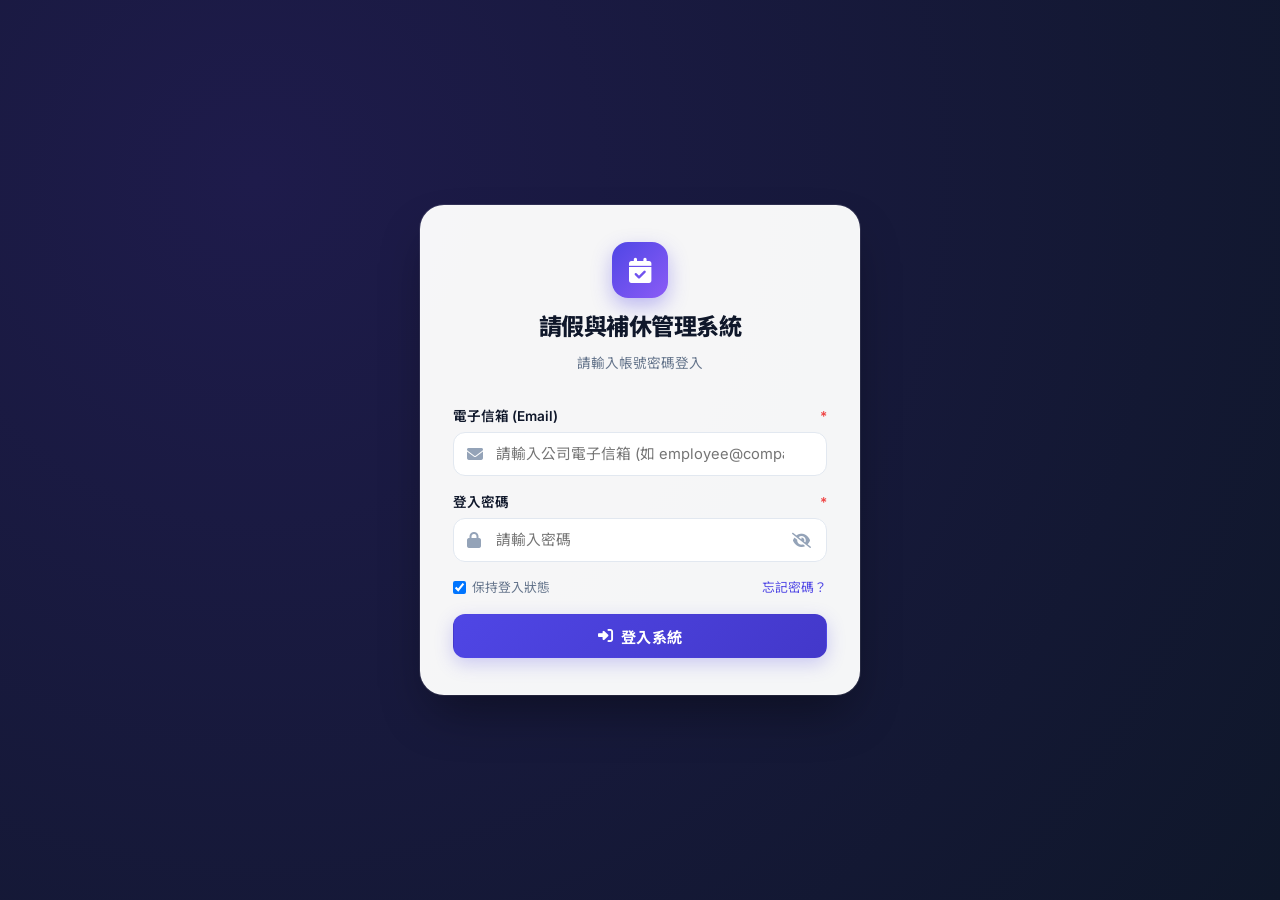
==== commit f4fa32fa: "fix: compact password login when Google sign-in is not configured; warn when backend is outdated on " ====
--- a/index.html
+++ b/index.html
@@ -14,7 +14,7 @@
   <link rel="stylesheet" href="https://cdnjs.cloudflare.com/ajax/libs/font-awesome/6.4.0/css/all.min.css">
   
   <!-- 核心樣式 -->
-  <link rel="stylesheet" href="css/style.css?v=20261119_10">
+  <link rel="stylesheet" href="css/style.css?v=20261119_11">
   <script src="https://accounts.google.com/gsi/client" async defer></script>
 </head>
 <body>
@@ -1546,10 +1546,10 @@
   <div class="toast-container" id="toastContainer"></div>
 
   <!-- 系統核心 JS 模組載入 (防快取版本) -->
-  <script src="js/config.js?v=20261119_10"></script>
-  <script src="js/engine.js?v=20261119_10"></script>
-  <script src="js/mock-data.js?v=20261119_10"></script>
-  <script src="js/api.js?v=20261119_10"></script>
-  <script src="js/app.js?v=20261119_10"></script>
+  <script src="js/config.js?v=20261119_11"></script>
+  <script src="js/engine.js?v=20261119_11"></script>
+  <script src="js/mock-data.js?v=20261119_11"></script>
+  <script src="js/api.js?v=20261119_11"></script>
+  <script src="js/app.js?v=20261119_11"></script>
 </body>
 </html>
--- a/css/style.css
+++ b/css/style.css
@@ -1676,3 +1676,12 @@
   .att-stat b { font-size: 1.1rem; }
   .att-stat span { font-size: 0.7rem; }
 }
+
+/* 登入頁：Google 登入尚未可用時，直接顯示密碼表單 */
+.login-card.no-google .google-login-area,
+.login-card.no-google .login-notes,
+.login-card.no-google .password-login-section > summary { display: none; }
+.login-card.no-google .password-login-section { margin-top: 8px; border-top: none; padding-top: 0; }
+.google-login-area { min-height: 0; }
+.accounts-backend-notice { padding: 12px 16px; border-radius: var(--radius-md); background: #fffbeb; border: 1px solid #fcd34d;
+  color: #92400e; font-size: 0.88rem; line-height: 1.6; }
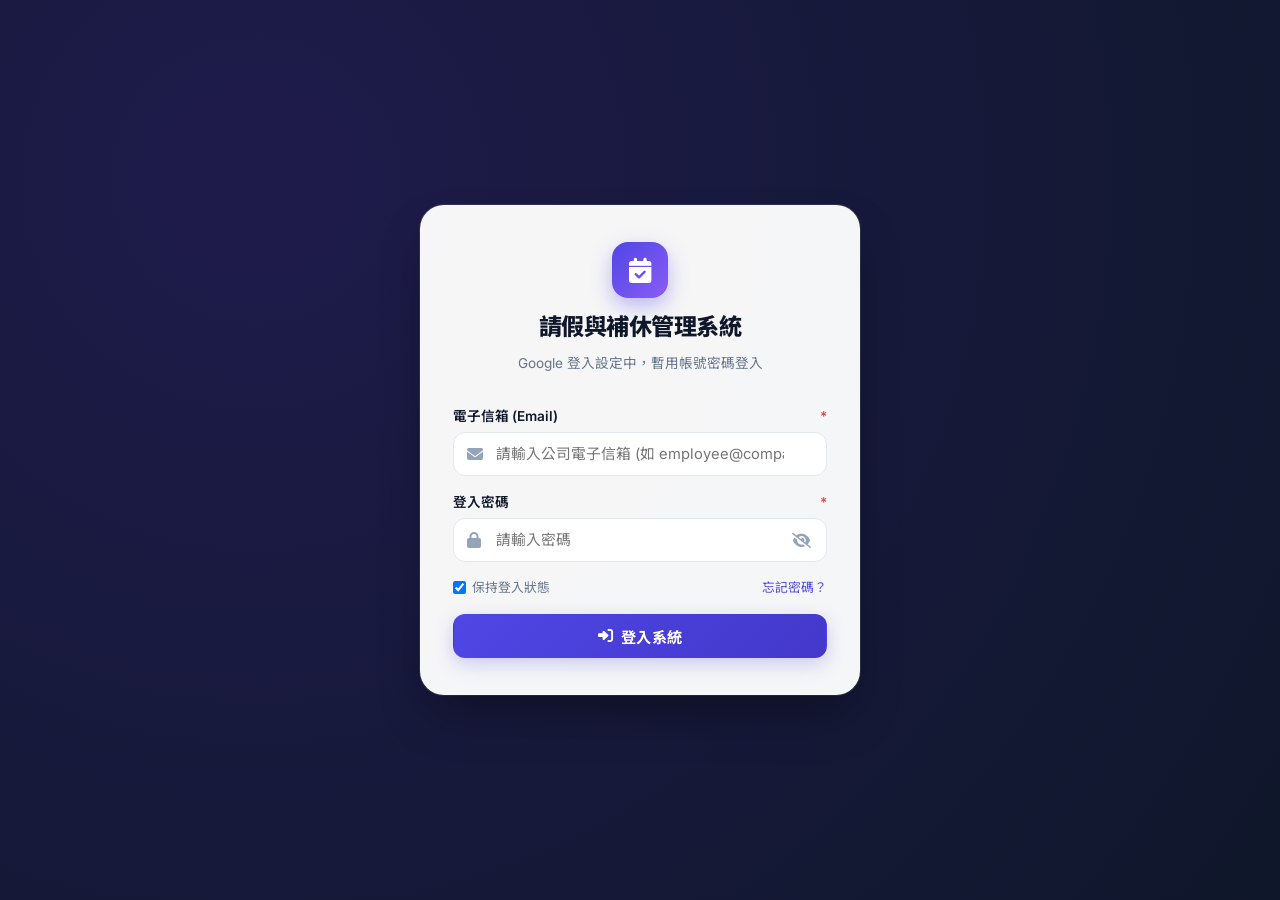
==== commit 9f2de33e: "feat: Gmail-only login, no passwords stored - Password login only works while GOOGLE_CLIENT_ID is un" ====
--- a/index.html
+++ b/index.html
@@ -14,7 +14,7 @@
   <link rel="stylesheet" href="https://cdnjs.cloudflare.com/ajax/libs/font-awesome/6.4.0/css/all.min.css">
   
   <!-- 核心樣式 -->
-  <link rel="stylesheet" href="css/style.css?v=20261119_11">
+  <link rel="stylesheet" href="css/style.css?v=20261119_12">
   <script src="https://accounts.google.com/gsi/client" async defer></script>
 </head>
 <body>
@@ -56,13 +56,13 @@
 
       <ul class="login-notes">
         <li>本系統不會取得您的 Google 密碼，也不會存取您的信箱或雲端硬碟。</li>
-        <li>帳號需由管理員以 Email 開通。</li>
+        <li>帳號需由管理員以 Gmail 開通；本系統不記錄任何密碼。</li>
         <li>公用電腦使用後請按「登出」。</li>
       </ul>
 
       <!-- 過渡期：帳號密碼登入 (超級使用者可在「帳號權限」頁關閉) -->
       <details class="password-login-section" id="passwordLoginSection" hidden>
-        <summary>使用帳號密碼登入（過渡期）</summary>
+        <summary>暫用帳號密碼登入（Google 登入設定完成後關閉）</summary>
       <!-- 登入表單 -->
         <form class="login-form" id="loginForm" onsubmit="App.handleLogin(event)">
           <div class="form-group">
@@ -205,11 +205,6 @@
               <span class="user-role-tag" id="userRoleTag">驗證中...</span>
             </div>
           </div>
-
-          <button class="btn btn-sm btn-secondary" onclick="App.openChangePasswordModal()" title="修改個人登入密碼">
-            <i class="fa-solid fa-key"></i>
-            <span>修改密碼</span>
-          </button>
 
           <button class="btn btn-sm btn-secondary" onclick="App.handleLogout()" title="登出系統" style="color: var(--danger);">
             <i class="fa-solid fa-right-from-bracket"></i>
@@ -1174,16 +1169,6 @@
               </div>
             </div>
 
-            <div class="form-card" style="max-width: 100%;" id="loginSettingsCard">
-              <div class="panel-header">
-                <div class="panel-title"><i class="fa-solid fa-key" style="color: var(--primary);"></i> 登入設定</div>
-              </div>
-              <label class="login-setting-row">
-                <input type="checkbox" id="settingPasswordLogin" onchange="App.togglePasswordLogin(this.checked)">
-                <span>過渡期仍允許「帳號密碼登入」。全員都改用 Google 帳號登入後，建議關閉。</span>
-              </label>
-            </div>
-
           </div>
         </section>
 
@@ -1546,10 +1531,10 @@
   <div class="toast-container" id="toastContainer"></div>
 
   <!-- 系統核心 JS 模組載入 (防快取版本) -->
-  <script src="js/config.js?v=20261119_11"></script>
-  <script src="js/engine.js?v=20261119_11"></script>
-  <script src="js/mock-data.js?v=20261119_11"></script>
-  <script src="js/api.js?v=20261119_11"></script>
-  <script src="js/app.js?v=20261119_11"></script>
+  <script src="js/config.js?v=20261119_12"></script>
+  <script src="js/engine.js?v=20261119_12"></script>
+  <script src="js/mock-data.js?v=20261119_12"></script>
+  <script src="js/api.js?v=20261119_12"></script>
+  <script src="js/app.js?v=20261119_12"></script>
 </body>
 </html>
